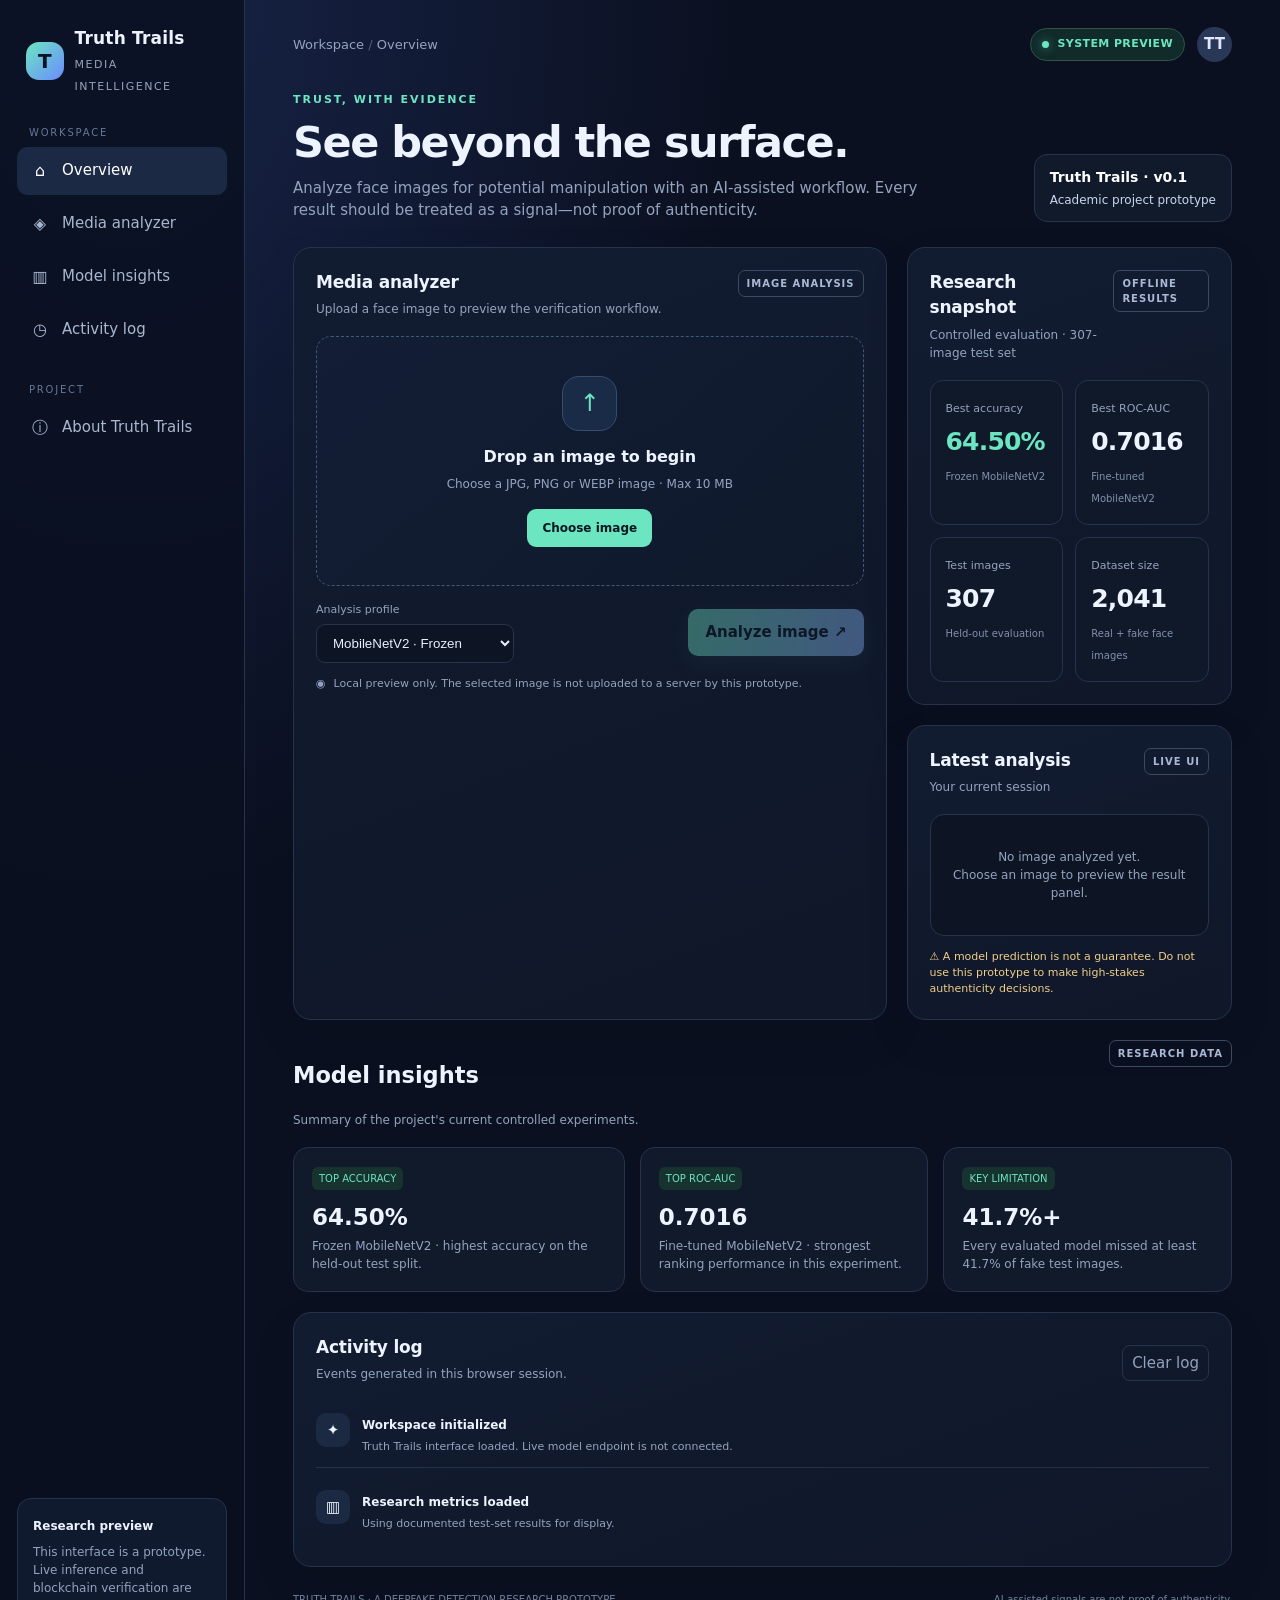
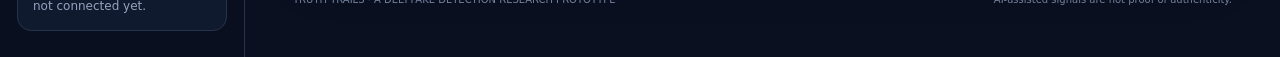
==== index.html @ 6307dd92 "Add files via upload" ====
<!DOCTYPE html>
<html lang="en">
<head>
<meta charset="UTF-8"><meta name="viewport" content="width=device-width, initial-scale=1.0">
<title>Truth Trails — Media Intelligence</title>
<style>
:root{--bg:#0b1020;--panel:#111a2d;--panel2:#151f35;--line:#26334d;--text:#edf3ff;--muted:#94a3bd;--mint:#6ce5c1;--blue:#8daeff;--amber:#f5c779;--red:#ff858d}
*{box-sizing:border-box}body{margin:0;background:radial-gradient(ellipse at 10% 0%,#172448 0,transparent 38%),var(--bg);color:var(--text);font:15px/1.5 Inter,ui-sans-serif,system-ui,-apple-system,BlinkMacSystemFont,"Segoe UI",sans-serif}button,input{font:inherit}button{cursor:pointer}.app{display:grid;grid-template-columns:245px 1fr;min-height:100vh}.sidebar{border-right:1px solid var(--line);padding:26px 17px;background:#0a1020d9;display:flex;flex-direction:column;gap:28px}.brand{display:flex;align-items:center;gap:11px;padding:0 9px}.logo{width:38px;height:38px;border-radius:13px;background:linear-gradient(135deg,var(--mint),#6b8cff);display:grid;place-items:center;color:#081323;font-weight:900;font-size:20px}.brand strong{display:block;font-size:17px;letter-spacing:.2px}.brand small{color:var(--muted);font-size:11px;letter-spacing:1.5px;text-transform:uppercase}.nav-label{color:#667795;text-transform:uppercase;font-size:10px;letter-spacing:1.8px;padding:0 12px;margin-bottom:7px}.nav{display:grid;gap:5px}.nav button{border:0;background:transparent;color:#a9b7cf;text-align:left;padding:12px 13px;border-radius:11px;display:flex;gap:12px;align-items:center}.nav button.active,.nav button:hover{background:#1b2944;color:#fff}.nav .ico{width:20px;text-align:center;font-size:16px}.side-note{margin-top:auto;padding:15px;border:1px solid var(--line);background:#101a2e;border-radius:14px}.side-note b{font-size:12px}.side-note p{color:var(--muted);font-size:12px;margin:7px 0 0}.main{min-width:0;padding:27px clamp(18px,4vw,48px) 50px;max-width:1500px;width:100%;margin:auto}.topbar{display:flex;align-items:center;justify-content:space-between;gap:16px;margin-bottom:30px}.crumb{color:var(--muted);font-size:13px}.top-right{display:flex;align-items:center;gap:12px}.status{display:inline-flex;align-items:center;gap:8px;border:1px solid #315348;background:#102b2a;color:var(--mint);border-radius:99px;padding:7px 11px;font-size:11px;font-weight:700;letter-spacing:.4px}.dot{height:7px;width:7px;border-radius:50%;background:var(--mint);box-shadow:0 0 10px #6ce5c188}.avatar{width:35px;height:35px;border-radius:50%;display:grid;place-items:center;background:#293856;color:#dfe8ff;font-weight:700}.hero{display:flex;justify-content:space-between;align-items:flex-end;gap:24px;margin-bottom:25px}.eyebrow{color:var(--mint);font-size:11px;font-weight:800;letter-spacing:2px;text-transform:uppercase}.hero h1{font-size:clamp(29px,4vw,43px);line-height:1.12;letter-spacing:-1.5px;margin:9px 0 11px}.hero p{color:var(--muted);max-width:670px;margin:0}.hero-badge{flex-shrink:0;border:1px solid var(--line);border-radius:13px;padding:12px 15px;color:#c9d7ef;background:#111a2b;font-size:12px}.hero-badge strong{display:block;color:#fff;font-size:14px;margin-bottom:3px}.grid{display:grid;grid-template-columns:minmax(0,1.55fr) minmax(280px,.85fr);gap:20px}.card{background:linear-gradient(160deg,#121c31,#0f1728);border:1px solid var(--line);border-radius:18px;padding:22px;box-shadow:0 18px 50px #00000012}.card-head{display:flex;justify-content:space-between;align-items:flex-start;gap:12px;margin-bottom:18px}.card h2{font-size:17px;margin:0;letter-spacing:-.2px}.sub{font-size:12px;color:var(--muted);margin-top:5px}.tag{font-size:10px;font-weight:800;letter-spacing:1px;border:1px solid #3c4963;color:#a9b9d5;border-radius:7px;padding:5px 8px;text-transform:uppercase}.dropzone{border:1px dashed #435779;border-radius:15px;min-height:250px;display:flex;align-items:center;justify-content:center;text-align:center;padding:22px;background:linear-gradient(135deg,#14213a88,#10192b88);transition:.2s;position:relative;overflow:hidden}.dropzone.drag{border-color:var(--mint);background:#15312f}.upload-icon{width:55px;height:55px;border:1px solid #354c6d;background:#1a2b47;border-radius:17px;display:grid;place-items:center;font-size:24px;margin:0 auto 14px;color:var(--mint)}.dropzone h3{margin:0 0 6px;font-size:16px}.dropzone p{margin:0;color:var(--muted);font-size:12px}.browse{display:inline-block;margin-top:16px;background:var(--mint);color:#071722;border:0;border-radius:9px;padding:10px 15px;font-weight:800;font-size:12px}.file-meta{display:none;align-items:center;gap:12px;text-align:left;max-width:100%;width:100%}.preview{width:115px;height:115px;object-fit:cover;border-radius:12px;border:1px solid var(--line);background:#0b1020}.file-info{min-width:0}.file-info b{display:block;overflow-wrap:anywhere}.file-info small{color:var(--muted)}.remove{background:transparent;color:var(--muted);border:1px solid var(--line);padding:6px 9px;border-radius:8px;margin-top:10px}.controls{display:flex;gap:12px;align-items:center;justify-content:space-between;margin-top:16px;flex-wrap:wrap}.select-wrap{display:flex;flex-direction:column;gap:5px;color:var(--muted);font-size:11px}.select-wrap select{background:#0d1525;color:#e7efff;border:1px solid var(--line);border-radius:9px;padding:10px 12px;min-width:185px}.primary{border:0;background:linear-gradient(100deg,#6ce5c1,#8cb7ff);color:#081522;border-radius:10px;padding:12px 17px;font-weight:850;box-shadow:0 7px 24px #6ce5c122}.primary:disabled{opacity:.4;cursor:not-allowed}.privacy{color:var(--muted);font-size:11px;margin-top:13px;display:flex;gap:8px;align-items:center}.rightcol{display:grid;gap:20px;align-content:start}.metric-row{display:grid;grid-template-columns:1fr 1fr;gap:12px}.metric{padding:15px;border:1px solid var(--line);border-radius:13px;background:#10192a}.metric label{font-size:11px;color:var(--muted)}.metric strong{display:block;font-size:25px;letter-spacing:-.8px;margin:5px 0 3px}.metric small{font-size:10px;color:#8090ac}.metric .accent{color:var(--mint)}.result-box{border:1px solid var(--line);border-radius:14px;padding:16px;background:#0d1525}.result-empty{color:var(--muted);font-size:12px;text-align:center;padding:17px 6px}.result-status{display:flex;align-items:center;gap:12px}.result-symbol{width:39px;height:39px;border-radius:12px;background:#2c2b20;color:var(--amber);display:grid;place-items:center;font-size:19px}.result-status strong{display:block;font-size:14px}.result-status small{color:var(--muted);font-size:11px}.barlabel{display:flex;justify-content:space-between;color:var(--muted);font-size:11px;margin:16px 0 7px}.bar{height:7px;border-radius:99px;background:#27344b;overflow:hidden}.bar span{height:100%;width:0;display:block;border-radius:99px;background:var(--mint);transition:width .5s}.warning{color:#f0ce8a;font-size:11px;margin-top:13px;line-height:1.45}.activity{margin-top:20px}.activity-grid{display:grid;grid-template-columns:1.15fr 1fr 1fr;gap:15px}.activity-card{padding:18px;border:1px solid var(--line);border-radius:15px;background:#111a2b}.activity-card .big{font-size:23px;font-weight:800;margin:10px 0 2px}.activity-card p{font-size:12px;color:var(--muted);margin:0}.mini-chip{display:inline-block;font-size:10px;color:var(--mint);background:#17332f;border-radius:6px;padding:4px 7px}.feed{display:grid;gap:10px;margin-top:14px}.feed-item{display:flex;gap:12px;align-items:flex-start;padding:12px 0;border-bottom:1px solid #25314a}.feed-item:last-child{border-bottom:0}.feed-icon{width:34px;height:34px;flex-shrink:0;display:grid;place-items:center;background:#1b2942;border-radius:10px}.feed-item strong{font-size:12px}.feed-item p{margin:3px 0 0;font-size:11px;color:var(--muted)}.footer{margin-top:25px;color:#71819d;font-size:10px;display:flex;justify-content:space-between;gap:12px;flex-wrap:wrap}.toast{position:fixed;bottom:22px;right:22px;background:#172842;border:1px solid #45617e;padding:12px 16px;border-radius:12px;box-shadow:0 12px 30px #0007;display:none;max-width:330px;font-size:13px;z-index:10}.hidden{display:none!important}
@media(max-width:980px){.app{grid-template-columns:78px 1fr}.sidebar{padding:22px 10px}.brand{justify-content:center;padding:0}.brand-text,.nav-label,.nav button .nav-text,.side-note{display:none}.nav button{justify-content:center;padding:13px 5px}.nav .ico{font-size:19px}.grid{grid-template-columns:1fr}.rightcol{grid-template-columns:1fr 1fr}.rightcol .card:last-child{grid-column:1/-1}}
@media(max-width:650px){.app{grid-template-columns:1fr}.sidebar{display:none}.main{padding:20px 14px 35px}.hero{display:block}.hero-badge{display:inline-block;margin-top:18px}.topbar{margin-bottom:23px}.rightcol{grid-template-columns:1fr}.rightcol .card:last-child{grid-column:auto}.activity-grid{grid-template-columns:1fr}.card{padding:17px}.dropzone{min-height:220px}.controls{align-items:stretch}.select-wrap,.select-wrap select,.primary{width:100%}.primary{padding:13px}}
</style></head>
<body><div class="app">
<aside class="sidebar"><div class="brand"><div class="logo">T</div><div class="brand-text"><strong>Truth Trails</strong><small>Media intelligence</small></div></div><div><div class="nav-label">Workspace</div><nav class="nav"><button class="active" data-scroll="home"><span class="ico">⌂</span><span class="nav-text">Overview</span></button><button data-scroll="analyzer"><span class="ico">◈</span><span class="nav-text">Media analyzer</span></button><button data-scroll="insights"><span class="ico">▥</span><span class="nav-text">Model insights</span></button><button data-scroll="activity"><span class="ico">◷</span><span class="nav-text">Activity log</span></button></nav></div><div><div class="nav-label">Project</div><nav class="nav"><button id="aboutBtn"><span class="ico">ⓘ</span><span class="nav-text">About Truth Trails</span></button></nav></div><div class="side-note"><b>Research preview</b><p>This interface is a prototype. Live inference and blockchain verification are not connected yet.</p></div></aside>
<main class="main" id="home"><div class="topbar"><div class="crumb">Workspace <span style="color:#4d5f7b">/</span> Overview</div><div class="top-right"><span class="status"><span class="dot"></span> SYSTEM PREVIEW</span><div class="avatar">TT</div></div></div>
<header class="hero"><div><div class="eyebrow">Trust, with evidence</div><h1>See beyond the surface.</h1><p>Analyze face images for potential manipulation with an AI-assisted workflow. Every result should be treated as a signal—not proof of authenticity.</p></div><div class="hero-badge"><strong>Truth Trails · v0.1</strong>Academic project prototype</div></header>
<div class="grid"><section class="card" id="analyzer"><div class="card-head"><div><h2>Media analyzer</h2><div class="sub">Upload a face image to preview the verification workflow.</div></div><span class="tag">Image analysis</span></div>
<div class="dropzone" id="dropzone"><div id="uploadPrompt"><div class="upload-icon">↑</div><h3>Drop an image to begin</h3><p>Choose a JPG, PNG or WEBP image · Max 10 MB</p><button class="browse" id="browseBtn">Choose image</button><input type="file" id="fileInput" accept="image/png,image/jpeg,image/webp" hidden></div><div class="file-meta" id="fileMeta"><img class="preview" id="preview" alt="Selected image preview"><div class="file-info"><b id="fileName">image.png</b><small id="fileSize">0 KB</small><br><button class="remove" id="removeBtn">Remove image</button></div></div></div>
<div class="controls"><div class="select-wrap"><label for="modelSelect">Analysis profile</label><select id="modelSelect"><option value="frozen">MobileNetV2 · Frozen</option><option value="finetuned">MobileNetV2 · Fine-tuned</option><option value="svm">Support Vector Machine</option><option value="lr">Logistic Regression</option><option value="knn">K-Nearest Neighbors</option><option value="rf">Random Forest</option></select></div><button class="primary" id="analyzeBtn" disabled>Analyze image ↗</button></div><div class="privacy"><span>◉</span> Local preview only. The selected image is not uploaded to a server by this prototype.</div></section>
<div class="rightcol"><section class="card"><div class="card-head"><div><h2>Research snapshot</h2><div class="sub">Controlled evaluation · 307-image test set</div></div><span class="tag">Offline results</span></div><div class="metric-row"><div class="metric"><label>Best accuracy</label><strong class="accent">64.50%</strong><small>Frozen MobileNetV2</small></div><div class="metric"><label>Best ROC-AUC</label><strong>0.7016</strong><small>Fine-tuned MobileNetV2</small></div><div class="metric"><label>Test images</label><strong>307</strong><small>Held-out evaluation</small></div><div class="metric"><label>Dataset size</label><strong>2,041</strong><small>Real + fake face images</small></div></div></section>
<section class="card"><div class="card-head"><div><h2>Latest analysis</h2><div class="sub">Your current session</div></div><span class="tag">Live UI</span></div><div class="result-box" id="resultBox"><div class="result-empty">No image analyzed yet.<br>Choose an image to preview the result panel.</div></div><div class="warning">⚠ A model prediction is not a guarantee. Do not use this prototype to make high-stakes authenticity decisions.</div></section></div></div>
<section class="activity" id="insights"><div class="card-head"><div><h2>Model insights</h2><div class="sub">Summary of the project's current controlled experiments.</div></div><span class="tag">Research data</span></div><div class="activity-grid"><div class="activity-card"><span class="mini-chip">TOP ACCURACY</span><div class="big">64.50%</div><p>Frozen MobileNetV2 · highest accuracy on the held-out test split.</p></div><div class="activity-card"><span class="mini-chip">TOP ROC-AUC</span><div class="big">0.7016</div><p>Fine-tuned MobileNetV2 · strongest ranking performance in this experiment.</p></div><div class="activity-card"><span class="mini-chip">KEY LIMITATION</span><div class="big">41.7%+</div><p>Every evaluated model missed at least 41.7% of fake test images.</p></div></div></section>
<section class="activity" id="activity"><div class="card"><div class="card-head"><div><h2>Activity log</h2><div class="sub">Events generated in this browser session.</div></div><button class="remove" id="clearLog">Clear log</button></div><div class="feed" id="feed"><div class="feed-item"><div class="feed-icon">✦</div><div><strong>Workspace initialized</strong><p>Truth Trails interface loaded. Live model endpoint is not connected.</p></div></div><div class="feed-item"><div class="feed-icon">▥</div><div><strong>Research metrics loaded</strong><p>Using documented test-set results for display.</p></div></div></div></div></section>
<div class="footer"><span>TRUTH TRAILS · A DEEPFAKE DETECTION RESEARCH PROTOTYPE</span><span>AI-assisted signals are not proof of authenticity.</span></div>
</main></div><div class="toast" id="toast"></div>
<script>
const fileInput=document.getElementById('fileInput'),dropzone=document.getElementById('dropzone'),promptBox=document.getElementById('uploadPrompt'),fileMeta=document.getElementById('fileMeta'),preview=document.getElementById('preview'),fileName=document.getElementById('fileName'),fileSize=document.getElementById('fileSize'),analyzeBtn=document.getElementById('analyzeBtn'),resultBox=document.getElementById('resultBox'),feed=document.getElementById('feed');let selectedFile=null,toastTimer;
function toast(msg){const t=document.getElementById('toast');t.textContent=msg;t.style.display='block';clearTimeout(toastTimer);toastTimer=setTimeout(()=>t.style.display='none',3200)}
function log(title,desc,icon='◈'){const el=document.createElement('div');el.className='feed-item';el.innerHTML=`<div class="feed-icon">${icon}</div><div><strong></strong><p></p></div>`;el.querySelector('strong').textContent=title;el.querySelector('p').textContent=desc;feed.prepend(el)}
function loadFile(file){if(!file)return;if(!['image/jpeg','image/png','image/webp'].includes(file.type)){toast('Please choose a JPG, PNG or WEBP image.');return}if(file.size>10*1024*1024){toast('Image is larger than 10 MB. Choose a smaller file.');return}selectedFile=file;preview.src=URL.createObjectURL(file);fileName.textContent=file.name;fileSize.textContent=(file.size/1024).toFixed(1)+' KB';promptBox.classList.add('hidden');fileMeta.style.display='flex';analyzeBtn.disabled=false;resultBox.innerHTML='<div class="result-empty">Image ready. Select “Analyze image” to preview the interface flow.</div>';log('Image selected',file.name+' · '+(file.size/1024).toFixed(1)+' KB','↑')}
document.getElementById('browseBtn').addEventListener('click',e=>{e.stopPropagation();fileInput.click()});dropzone.addEventListener('click',e=>{if(!e.target.closest('button')&&!selectedFile)fileInput.click()});fileInput.addEventListener('change',e=>loadFile(e.target.files[0]));['dragenter','dragover'].forEach(ev=>dropzone.addEventListener(ev,e=>{e.preventDefault();dropzone.classList.add('drag')}));['dragleave','drop'].forEach(ev=>dropzone.addEventListener(ev,e=>{e.preventDefault();dropzone.classList.remove('drag')}));dropzone.addEventListener('drop',e=>loadFile(e.dataTransfer.files[0]));document.getElementById('removeBtn').addEventListener('click',()=>{selectedFile=null;fileInput.value='';preview.removeAttribute('src');fileMeta.style.display='none';promptBox.classList.remove('hidden');analyzeBtn.disabled=true;resultBox.innerHTML='<div class="result-empty">No image analyzed yet.<br>Choose an image to preview the result panel.</div>'});
analyzeBtn.addEventListener('click',()=>{if(!selectedFile)return;const model=document.getElementById('modelSelect').selectedOptions[0].text;resultBox.innerHTML='<div class="result-empty">Preparing preview…</div>';analyzeBtn.disabled=true;setTimeout(()=>{resultBox.innerHTML=`<div class="result-status"><div class="result-symbol">⚑</div><div><strong>Demo result — not a model prediction</strong><small>${escapeHtml(model)} · UI interaction test</small></div></div><div class="barlabel"><span>Illustrative fake score</span><b>—</b></div><div class="bar"><span style="width:0%"></span></div><p style="font-size:12px;color:var(--muted);margin:14px 0 0">The interface is working, but no trained model is connected to this page. Connect the Flask inference API before displaying a real prediction or confidence score.</p>`;analyzeBtn.disabled=false;log('Analysis preview opened',selectedFile.name+' · '+model,'⚑');toast('UI preview complete — no AI inference was run.')},450)});
function escapeHtml(s){return s.replace(/[&<>"']/g,c=>({'&':'&amp;','<':'&lt;','>':'&gt;','"':'&quot;',"'":'&#39;'}[c]))}
document.querySelectorAll('[data-scroll]').forEach(b=>b.addEventListener('click',()=>{document.querySelectorAll('.nav button').forEach(x=>x.classList.remove('active'));b.classList.add('active');document.getElementById(b.dataset.scroll).scrollIntoView({behavior:'smooth',block:'start'})}));document.getElementById('clearLog').addEventListener('click',()=>{feed.innerHTML='';toast('Session activity log cleared.')});document.getElementById('aboutBtn').addEventListener('click',()=>toast('Truth Trails combines a research-stage image classifier with a proposed content-verification platform. Blockchain and news-verification features are not connected in this prototype.'));
</script></body></html>
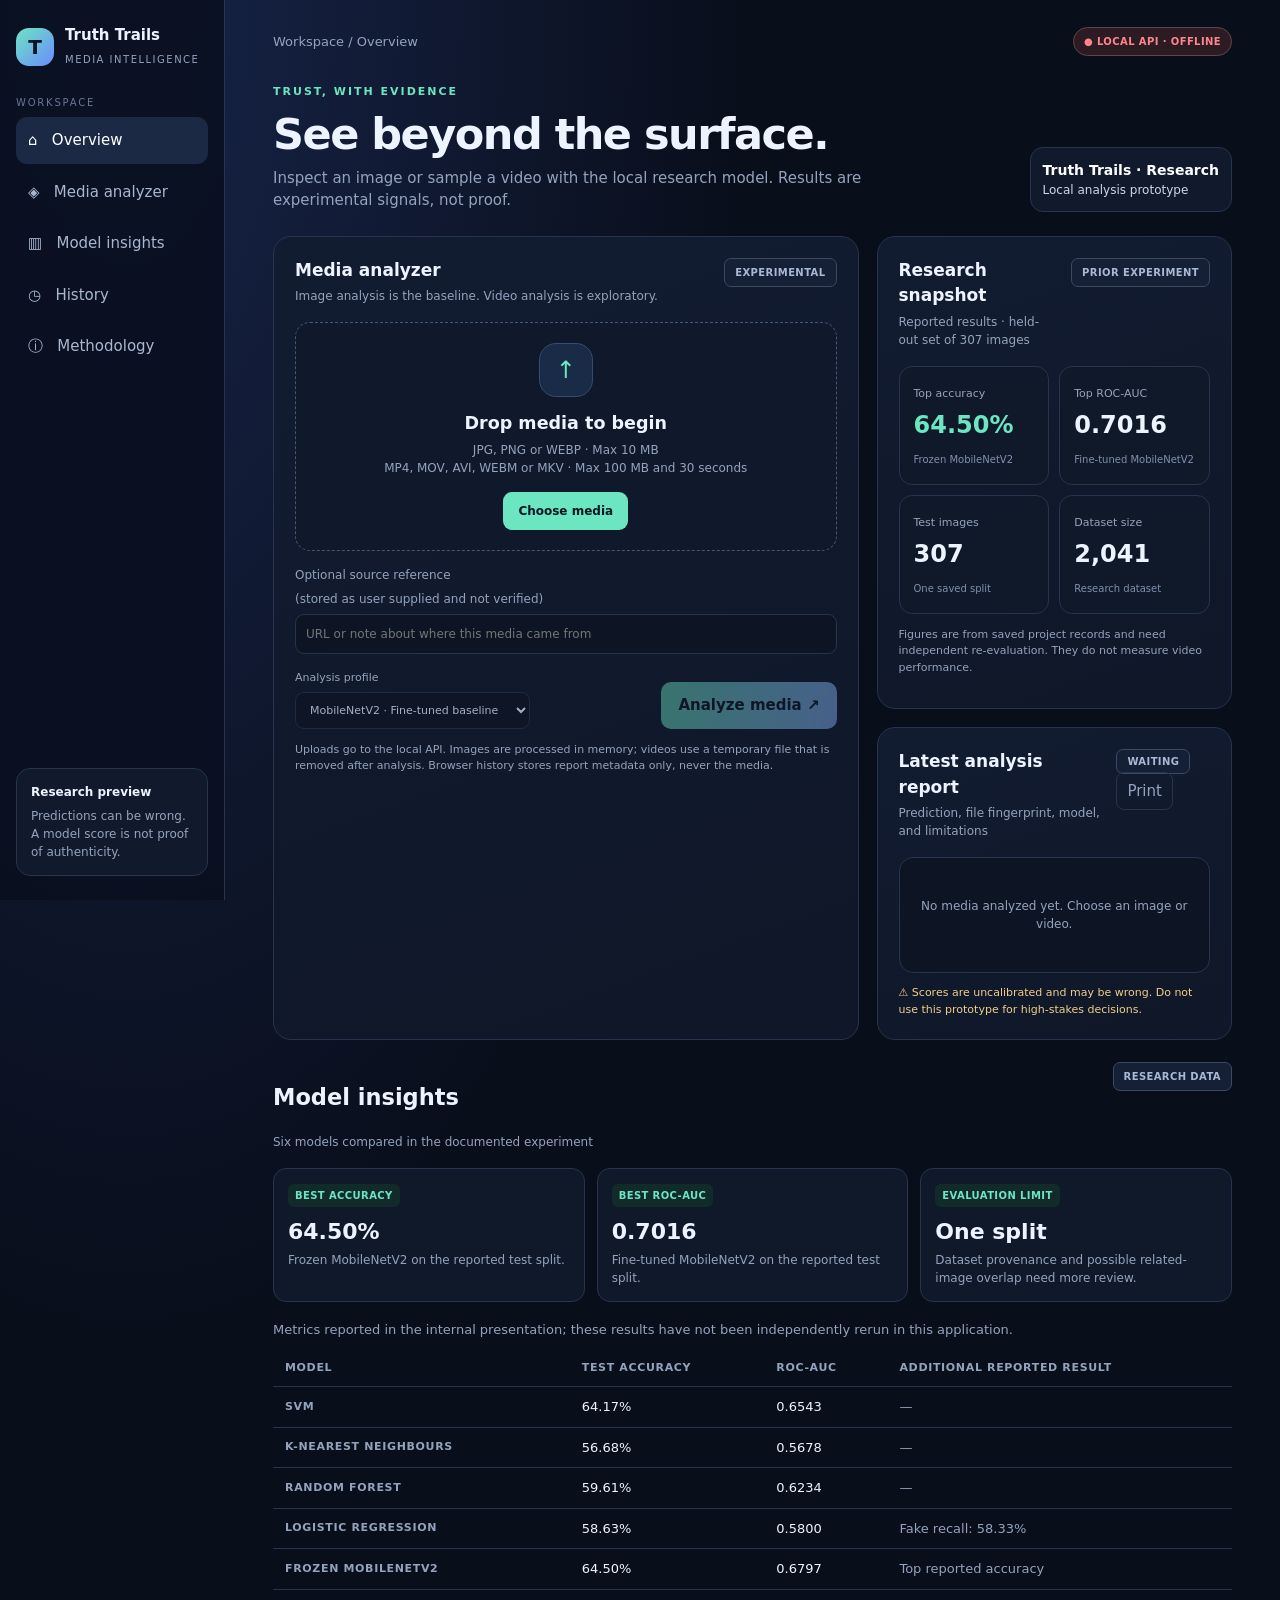
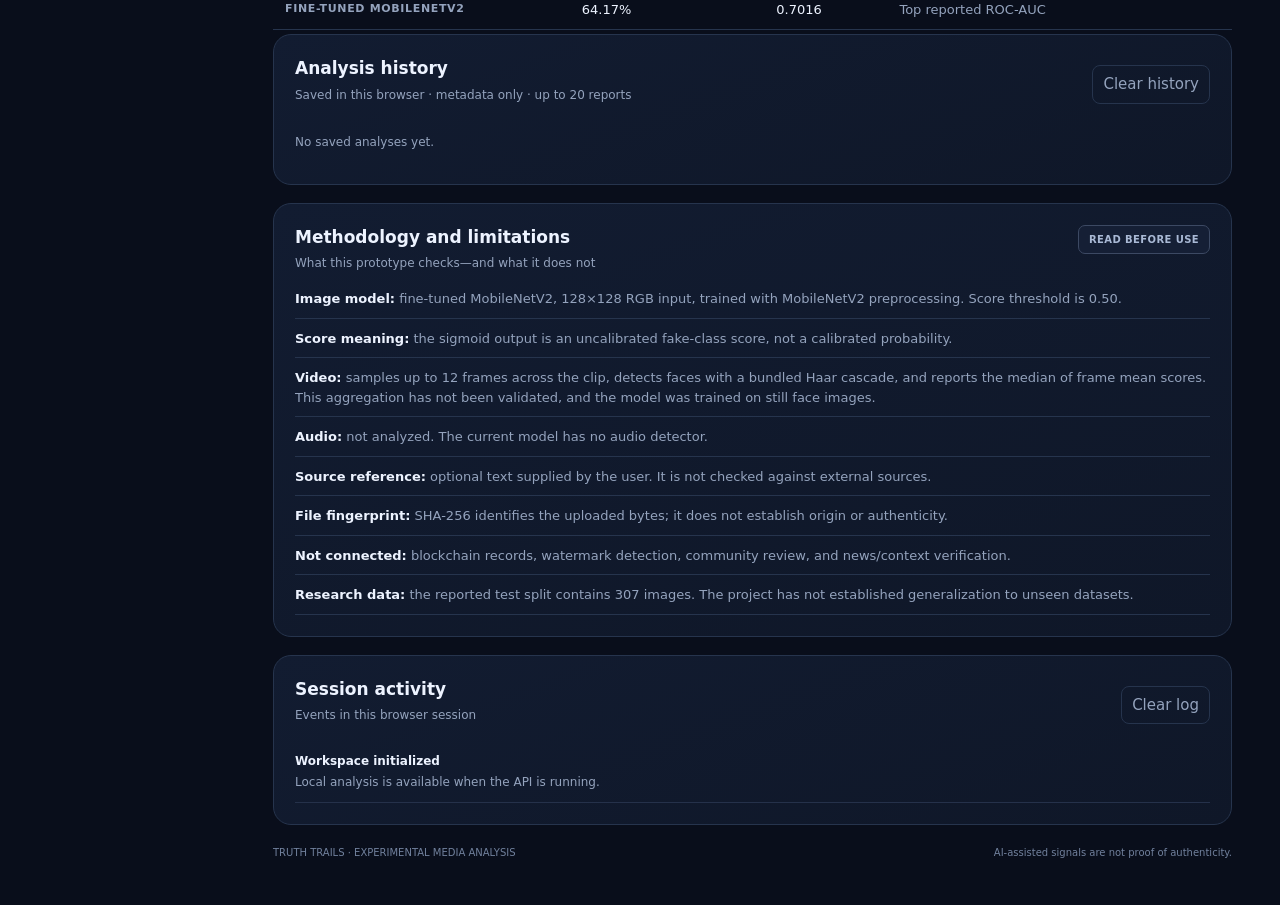
==== commit f1547055: "Implement Truth Trails frontend analyzer" ====
--- a/index.html
+++ b/index.html
@@ -1,34 +1,204 @@
-<!DOCTYPE html>
+<!doctype html>
 <html lang="en">
 <head>
-<meta charset="UTF-8"><meta name="viewport" content="width=device-width, initial-scale=1.0">
-<title>Truth Trails — Media Intelligence</title>
-<style>
-:root{--bg:#0b1020;--panel:#111a2d;--panel2:#151f35;--line:#26334d;--text:#edf3ff;--muted:#94a3bd;--mint:#6ce5c1;--blue:#8daeff;--amber:#f5c779;--red:#ff858d}
-*{box-sizing:border-box}body{margin:0;background:radial-gradient(ellipse at 10% 0%,#172448 0,transparent 38%),var(--bg);color:var(--text);font:15px/1.5 Inter,ui-sans-serif,system-ui,-apple-system,BlinkMacSystemFont,"Segoe UI",sans-serif}button,input{font:inherit}button{cursor:pointer}.app{display:grid;grid-template-columns:245px 1fr;min-height:100vh}.sidebar{border-right:1px solid var(--line);padding:26px 17px;background:#0a1020d9;display:flex;flex-direction:column;gap:28px}.brand{display:flex;align-items:center;gap:11px;padding:0 9px}.logo{width:38px;height:38px;border-radius:13px;background:linear-gradient(135deg,var(--mint),#6b8cff);display:grid;place-items:center;color:#081323;font-weight:900;font-size:20px}.brand strong{display:block;font-size:17px;letter-spacing:.2px}.brand small{color:var(--muted);font-size:11px;letter-spacing:1.5px;text-transform:uppercase}.nav-label{color:#667795;text-transform:uppercase;font-size:10px;letter-spacing:1.8px;padding:0 12px;margin-bottom:7px}.nav{display:grid;gap:5px}.nav button{border:0;background:transparent;color:#a9b7cf;text-align:left;padding:12px 13px;border-radius:11px;display:flex;gap:12px;align-items:center}.nav button.active,.nav button:hover{background:#1b2944;color:#fff}.nav .ico{width:20px;text-align:center;font-size:16px}.side-note{margin-top:auto;padding:15px;border:1px solid var(--line);background:#101a2e;border-radius:14px}.side-note b{font-size:12px}.side-note p{color:var(--muted);font-size:12px;margin:7px 0 0}.main{min-width:0;padding:27px clamp(18px,4vw,48px) 50px;max-width:1500px;width:100%;margin:auto}.topbar{display:flex;align-items:center;justify-content:space-between;gap:16px;margin-bottom:30px}.crumb{color:var(--muted);font-size:13px}.top-right{display:flex;align-items:center;gap:12px}.status{display:inline-flex;align-items:center;gap:8px;border:1px solid #315348;background:#102b2a;color:var(--mint);border-radius:99px;padding:7px 11px;font-size:11px;font-weight:700;letter-spacing:.4px}.dot{height:7px;width:7px;border-radius:50%;background:var(--mint);box-shadow:0 0 10px #6ce5c188}.avatar{width:35px;height:35px;border-radius:50%;display:grid;place-items:center;background:#293856;color:#dfe8ff;font-weight:700}.hero{display:flex;justify-content:space-between;align-items:flex-end;gap:24px;margin-bottom:25px}.eyebrow{color:var(--mint);font-size:11px;font-weight:800;letter-spacing:2px;text-transform:uppercase}.hero h1{font-size:clamp(29px,4vw,43px);line-height:1.12;letter-spacing:-1.5px;margin:9px 0 11px}.hero p{color:var(--muted);max-width:670px;margin:0}.hero-badge{flex-shrink:0;border:1px solid var(--line);border-radius:13px;padding:12px 15px;color:#c9d7ef;background:#111a2b;font-size:12px}.hero-badge strong{display:block;color:#fff;font-size:14px;margin-bottom:3px}.grid{display:grid;grid-template-columns:minmax(0,1.55fr) minmax(280px,.85fr);gap:20px}.card{background:linear-gradient(160deg,#121c31,#0f1728);border:1px solid var(--line);border-radius:18px;padding:22px;box-shadow:0 18px 50px #00000012}.card-head{display:flex;justify-content:space-between;align-items:flex-start;gap:12px;margin-bottom:18px}.card h2{font-size:17px;margin:0;letter-spacing:-.2px}.sub{font-size:12px;color:var(--muted);margin-top:5px}.tag{font-size:10px;font-weight:800;letter-spacing:1px;border:1px solid #3c4963;color:#a9b9d5;border-radius:7px;padding:5px 8px;text-transform:uppercase}.dropzone{border:1px dashed #435779;border-radius:15px;min-height:250px;display:flex;align-items:center;justify-content:center;text-align:center;padding:22px;background:linear-gradient(135deg,#14213a88,#10192b88);transition:.2s;position:relative;overflow:hidden}.dropzone.drag{border-color:var(--mint);background:#15312f}.upload-icon{width:55px;height:55px;border:1px solid #354c6d;background:#1a2b47;border-radius:17px;display:grid;place-items:center;font-size:24px;margin:0 auto 14px;color:var(--mint)}.dropzone h3{margin:0 0 6px;font-size:16px}.dropzone p{margin:0;color:var(--muted);font-size:12px}.browse{display:inline-block;margin-top:16px;background:var(--mint);color:#071722;border:0;border-radius:9px;padding:10px 15px;font-weight:800;font-size:12px}.file-meta{display:none;align-items:center;gap:12px;text-align:left;max-width:100%;width:100%}.preview{width:115px;height:115px;object-fit:cover;border-radius:12px;border:1px solid var(--line);background:#0b1020}.file-info{min-width:0}.file-info b{display:block;overflow-wrap:anywhere}.file-info small{color:var(--muted)}.remove{background:transparent;color:var(--muted);border:1px solid var(--line);padding:6px 9px;border-radius:8px;margin-top:10px}.controls{display:flex;gap:12px;align-items:center;justify-content:space-between;margin-top:16px;flex-wrap:wrap}.select-wrap{display:flex;flex-direction:column;gap:5px;color:var(--muted);font-size:11px}.select-wrap select{background:#0d1525;color:#e7efff;border:1px solid var(--line);border-radius:9px;padding:10px 12px;min-width:185px}.primary{border:0;background:linear-gradient(100deg,#6ce5c1,#8cb7ff);color:#081522;border-radius:10px;padding:12px 17px;font-weight:850;box-shadow:0 7px 24px #6ce5c122}.primary:disabled{opacity:.4;cursor:not-allowed}.privacy{color:var(--muted);font-size:11px;margin-top:13px;display:flex;gap:8px;align-items:center}.rightcol{display:grid;gap:20px;align-content:start}.metric-row{display:grid;grid-template-columns:1fr 1fr;gap:12px}.metric{padding:15px;border:1px solid var(--line);border-radius:13px;background:#10192a}.metric label{font-size:11px;color:var(--muted)}.metric strong{display:block;font-size:25px;letter-spacing:-.8px;margin:5px 0 3px}.metric small{font-size:10px;color:#8090ac}.metric .accent{color:var(--mint)}.result-box{border:1px solid var(--line);border-radius:14px;padding:16px;background:#0d1525}.result-empty{color:var(--muted);font-size:12px;text-align:center;padding:17px 6px}.result-status{display:flex;align-items:center;gap:12px}.result-symbol{width:39px;height:39px;border-radius:12px;background:#2c2b20;color:var(--amber);display:grid;place-items:center;font-size:19px}.result-status strong{display:block;font-size:14px}.result-status small{color:var(--muted);font-size:11px}.barlabel{display:flex;justify-content:space-between;color:var(--muted);font-size:11px;margin:16px 0 7px}.bar{height:7px;border-radius:99px;background:#27344b;overflow:hidden}.bar span{height:100%;width:0;display:block;border-radius:99px;background:var(--mint);transition:width .5s}.warning{color:#f0ce8a;font-size:11px;margin-top:13px;line-height:1.45}.activity{margin-top:20px}.activity-grid{display:grid;grid-template-columns:1.15fr 1fr 1fr;gap:15px}.activity-card{padding:18px;border:1px solid var(--line);border-radius:15px;background:#111a2b}.activity-card .big{font-size:23px;font-weight:800;margin:10px 0 2px}.activity-card p{font-size:12px;color:var(--muted);margin:0}.mini-chip{display:inline-block;font-size:10px;color:var(--mint);background:#17332f;border-radius:6px;padding:4px 7px}.feed{display:grid;gap:10px;margin-top:14px}.feed-item{display:flex;gap:12px;align-items:flex-start;padding:12px 0;border-bottom:1px solid #25314a}.feed-item:last-child{border-bottom:0}.feed-icon{width:34px;height:34px;flex-shrink:0;display:grid;place-items:center;background:#1b2942;border-radius:10px}.feed-item strong{font-size:12px}.feed-item p{margin:3px 0 0;font-size:11px;color:var(--muted)}.footer{margin-top:25px;color:#71819d;font-size:10px;display:flex;justify-content:space-between;gap:12px;flex-wrap:wrap}.toast{position:fixed;bottom:22px;right:22px;background:#172842;border:1px solid #45617e;padding:12px 16px;border-radius:12px;box-shadow:0 12px 30px #0007;display:none;max-width:330px;font-size:13px;z-index:10}.hidden{display:none!important}
-@media(max-width:980px){.app{grid-template-columns:78px 1fr}.sidebar{padding:22px 10px}.brand{justify-content:center;padding:0}.brand-text,.nav-label,.nav button .nav-text,.side-note{display:none}.nav button{justify-content:center;padding:13px 5px}.nav .ico{font-size:19px}.grid{grid-template-columns:1fr}.rightcol{grid-template-columns:1fr 1fr}.rightcol .card:last-child{grid-column:1/-1}}
-@media(max-width:650px){.app{grid-template-columns:1fr}.sidebar{display:none}.main{padding:20px 14px 35px}.hero{display:block}.hero-badge{display:inline-block;margin-top:18px}.topbar{margin-bottom:23px}.rightcol{grid-template-columns:1fr}.rightcol .card:last-child{grid-column:auto}.activity-grid{grid-template-columns:1fr}.card{padding:17px}.dropzone{min-height:220px}.controls{align-items:stretch}.select-wrap,.select-wrap select,.primary{width:100%}.primary{padding:13px}}
-</style></head>
-<body><div class="app">
-<aside class="sidebar"><div class="brand"><div class="logo">T</div><div class="brand-text"><strong>Truth Trails</strong><small>Media intelligence</small></div></div><div><div class="nav-label">Workspace</div><nav class="nav"><button class="active" data-scroll="home"><span class="ico">⌂</span><span class="nav-text">Overview</span></button><button data-scroll="analyzer"><span class="ico">◈</span><span class="nav-text">Media analyzer</span></button><button data-scroll="insights"><span class="ico">▥</span><span class="nav-text">Model insights</span></button><button data-scroll="activity"><span class="ico">◷</span><span class="nav-text">Activity log</span></button></nav></div><div><div class="nav-label">Project</div><nav class="nav"><button id="aboutBtn"><span class="ico">ⓘ</span><span class="nav-text">About Truth Trails</span></button></nav></div><div class="side-note"><b>Research preview</b><p>This interface is a prototype. Live inference and blockchain verification are not connected yet.</p></div></aside>
-<main class="main" id="home"><div class="topbar"><div class="crumb">Workspace <span style="color:#4d5f7b">/</span> Overview</div><div class="top-right"><span class="status"><span class="dot"></span> SYSTEM PREVIEW</span><div class="avatar">TT</div></div></div>
-<header class="hero"><div><div class="eyebrow">Trust, with evidence</div><h1>See beyond the surface.</h1><p>Analyze face images for potential manipulation with an AI-assisted workflow. Every result should be treated as a signal—not proof of authenticity.</p></div><div class="hero-badge"><strong>Truth Trails · v0.1</strong>Academic project prototype</div></header>
-<div class="grid"><section class="card" id="analyzer"><div class="card-head"><div><h2>Media analyzer</h2><div class="sub">Upload a face image to preview the verification workflow.</div></div><span class="tag">Image analysis</span></div>
-<div class="dropzone" id="dropzone"><div id="uploadPrompt"><div class="upload-icon">↑</div><h3>Drop an image to begin</h3><p>Choose a JPG, PNG or WEBP image · Max 10 MB</p><button class="browse" id="browseBtn">Choose image</button><input type="file" id="fileInput" accept="image/png,image/jpeg,image/webp" hidden></div><div class="file-meta" id="fileMeta"><img class="preview" id="preview" alt="Selected image preview"><div class="file-info"><b id="fileName">image.png</b><small id="fileSize">0 KB</small><br><button class="remove" id="removeBtn">Remove image</button></div></div></div>
-<div class="controls"><div class="select-wrap"><label for="modelSelect">Analysis profile</label><select id="modelSelect"><option value="frozen">MobileNetV2 · Frozen</option><option value="finetuned">MobileNetV2 · Fine-tuned</option><option value="svm">Support Vector Machine</option><option value="lr">Logistic Regression</option><option value="knn">K-Nearest Neighbors</option><option value="rf">Random Forest</option></select></div><button class="primary" id="analyzeBtn" disabled>Analyze image ↗</button></div><div class="privacy"><span>◉</span> Local preview only. The selected image is not uploaded to a server by this prototype.</div></section>
-<div class="rightcol"><section class="card"><div class="card-head"><div><h2>Research snapshot</h2><div class="sub">Controlled evaluation · 307-image test set</div></div><span class="tag">Offline results</span></div><div class="metric-row"><div class="metric"><label>Best accuracy</label><strong class="accent">64.50%</strong><small>Frozen MobileNetV2</small></div><div class="metric"><label>Best ROC-AUC</label><strong>0.7016</strong><small>Fine-tuned MobileNetV2</small></div><div class="metric"><label>Test images</label><strong>307</strong><small>Held-out evaluation</small></div><div class="metric"><label>Dataset size</label><strong>2,041</strong><small>Real + fake face images</small></div></div></section>
-<section class="card"><div class="card-head"><div><h2>Latest analysis</h2><div class="sub">Your current session</div></div><span class="tag">Live UI</span></div><div class="result-box" id="resultBox"><div class="result-empty">No image analyzed yet.<br>Choose an image to preview the result panel.</div></div><div class="warning">⚠ A model prediction is not a guarantee. Do not use this prototype to make high-stakes authenticity decisions.</div></section></div></div>
-<section class="activity" id="insights"><div class="card-head"><div><h2>Model insights</h2><div class="sub">Summary of the project's current controlled experiments.</div></div><span class="tag">Research data</span></div><div class="activity-grid"><div class="activity-card"><span class="mini-chip">TOP ACCURACY</span><div class="big">64.50%</div><p>Frozen MobileNetV2 · highest accuracy on the held-out test split.</p></div><div class="activity-card"><span class="mini-chip">TOP ROC-AUC</span><div class="big">0.7016</div><p>Fine-tuned MobileNetV2 · strongest ranking performance in this experiment.</p></div><div class="activity-card"><span class="mini-chip">KEY LIMITATION</span><div class="big">41.7%+</div><p>Every evaluated model missed at least 41.7% of fake test images.</p></div></div></section>
-<section class="activity" id="activity"><div class="card"><div class="card-head"><div><h2>Activity log</h2><div class="sub">Events generated in this browser session.</div></div><button class="remove" id="clearLog">Clear log</button></div><div class="feed" id="feed"><div class="feed-item"><div class="feed-icon">✦</div><div><strong>Workspace initialized</strong><p>Truth Trails interface loaded. Live model endpoint is not connected.</p></div></div><div class="feed-item"><div class="feed-icon">▥</div><div><strong>Research metrics loaded</strong><p>Using documented test-set results for display.</p></div></div></div></div></section>
-<div class="footer"><span>TRUTH TRAILS · A DEEPFAKE DETECTION RESEARCH PROTOTYPE</span><span>AI-assisted signals are not proof of authenticity.</span></div>
-</main></div><div class="toast" id="toast"></div>
-<script>
-const fileInput=document.getElementById('fileInput'),dropzone=document.getElementById('dropzone'),promptBox=document.getElementById('uploadPrompt'),fileMeta=document.getElementById('fileMeta'),preview=document.getElementById('preview'),fileName=document.getElementById('fileName'),fileSize=document.getElementById('fileSize'),analyzeBtn=document.getElementById('analyzeBtn'),resultBox=document.getElementById('resultBox'),feed=document.getElementById('feed');let selectedFile=null,toastTimer;
-function toast(msg){const t=document.getElementById('toast');t.textContent=msg;t.style.display='block';clearTimeout(toastTimer);toastTimer=setTimeout(()=>t.style.display='none',3200)}
-function log(title,desc,icon='◈'){const el=document.createElement('div');el.className='feed-item';el.innerHTML=`<div class="feed-icon">${icon}</div><div><strong></strong><p></p></div>`;el.querySelector('strong').textContent=title;el.querySelector('p').textContent=desc;feed.prepend(el)}
-function loadFile(file){if(!file)return;if(!['image/jpeg','image/png','image/webp'].includes(file.type)){toast('Please choose a JPG, PNG or WEBP image.');return}if(file.size>10*1024*1024){toast('Image is larger than 10 MB. Choose a smaller file.');return}selectedFile=file;preview.src=URL.createObjectURL(file);fileName.textContent=file.name;fileSize.textContent=(file.size/1024).toFixed(1)+' KB';promptBox.classList.add('hidden');fileMeta.style.display='flex';analyzeBtn.disabled=false;resultBox.innerHTML='<div class="result-empty">Image ready. Select “Analyze image” to preview the interface flow.</div>';log('Image selected',file.name+' · '+(file.size/1024).toFixed(1)+' KB','↑')}
-document.getElementById('browseBtn').addEventListener('click',e=>{e.stopPropagation();fileInput.click()});dropzone.addEventListener('click',e=>{if(!e.target.closest('button')&&!selectedFile)fileInput.click()});fileInput.addEventListener('change',e=>loadFile(e.target.files[0]));['dragenter','dragover'].forEach(ev=>dropzone.addEventListener(ev,e=>{e.preventDefault();dropzone.classList.add('drag')}));['dragleave','drop'].forEach(ev=>dropzone.addEventListener(ev,e=>{e.preventDefault();dropzone.classList.remove('drag')}));dropzone.addEventListener('drop',e=>loadFile(e.dataTransfer.files[0]));document.getElementById('removeBtn').addEventListener('click',()=>{selectedFile=null;fileInput.value='';preview.removeAttribute('src');fileMeta.style.display='none';promptBox.classList.remove('hidden');analyzeBtn.disabled=true;resultBox.innerHTML='<div class="result-empty">No image analyzed yet.<br>Choose an image to preview the result panel.</div>'});
-analyzeBtn.addEventListener('click',()=>{if(!selectedFile)return;const model=document.getElementById('modelSelect').selectedOptions[0].text;resultBox.innerHTML='<div class="result-empty">Preparing preview…</div>';analyzeBtn.disabled=true;setTimeout(()=>{resultBox.innerHTML=`<div class="result-status"><div class="result-symbol">⚑</div><div><strong>Demo result — not a model prediction</strong><small>${escapeHtml(model)} · UI interaction test</small></div></div><div class="barlabel"><span>Illustrative fake score</span><b>—</b></div><div class="bar"><span style="width:0%"></span></div><p style="font-size:12px;color:var(--muted);margin:14px 0 0">The interface is working, but no trained model is connected to this page. Connect the Flask inference API before displaying a real prediction or confidence score.</p>`;analyzeBtn.disabled=false;log('Analysis preview opened',selectedFile.name+' · '+model,'⚑');toast('UI preview complete — no AI inference was run.')},450)});
-function escapeHtml(s){return s.replace(/[&<>"']/g,c=>({'&':'&amp;','<':'&lt;','>':'&gt;','"':'&quot;',"'":'&#39;'}[c]))}
-document.querySelectorAll('[data-scroll]').forEach(b=>b.addEventListener('click',()=>{document.querySelectorAll('.nav button').forEach(x=>x.classList.remove('active'));b.classList.add('active');document.getElementById(b.dataset.scroll).scrollIntoView({behavior:'smooth',block:'start'})}));document.getElementById('clearLog').addEventListener('click',()=>{feed.innerHTML='';toast('Session activity log cleared.')});document.getElementById('aboutBtn').addEventListener('click',()=>toast('Truth Trails combines a research-stage image classifier with a proposed content-verification platform. Blockchain and news-verification features are not connected in this prototype.'));
-</script></body></html>
+  <meta charset="utf-8">
+  <meta name="viewport" content="width=device-width, initial-scale=1">
+  <meta name="api-base-url" content="http://127.0.0.1:8000">
+  <title>Truth Trails — Media Intelligence</title>
+  <link rel="stylesheet" href="assets/css/app.css">
+  <script src="assets/js/app.js" defer></script>
+</head>
+<body>
+  <div class="app">
+    <aside class="sidebar" aria-label="Main navigation">
+      <div class="brand">
+        <div class="logo" aria-hidden="true">T</div>
+        <div class="brand-text"><strong>Truth Trails</strong><small>Media intelligence</small></div>
+      </div>
+      <div>
+        <div class="nav-label">Workspace</div>
+        <nav class="nav">
+          <button class="active" data-scroll="home">⌂ &nbsp; Overview</button>
+          <button data-scroll="analyzer">◈ &nbsp; Media analyzer</button>
+          <button data-scroll="insights">▥ &nbsp; Model insights</button>
+          <button data-scroll="history">◷ &nbsp; History</button>
+          <button data-scroll="methodology">ⓘ &nbsp; Methodology</button>
+        </nav>
+      </div>
+      <div class="side-note">
+        <b>Research preview</b>
+        <p>Predictions can be wrong. A model score is not proof of authenticity.</p>
+      </div>
+    </aside>
+
+    <main class="main" id="home">
+      <div class="topbar">
+        <span>Workspace / Overview</span>
+        <span class="status offline" id="apiStatus" role="status">● Checking local API…</span>
+      </div>
+
+      <header class="hero">
+        <div>
+          <div class="eyebrow">Trust, with evidence</div>
+          <h1>See beyond the surface.</h1>
+          <p>Inspect an image or sample a video with the local research model. Results are experimental signals, not proof.</p>
+        </div>
+        <div class="badge"><strong>Truth Trails · Research</strong>Local analysis prototype</div>
+      </header>
+
+      <div class="grid">
+        <section class="card" id="analyzer" aria-labelledby="analyzerTitle">
+          <div class="card-head">
+            <div>
+              <h2 id="analyzerTitle">Media analyzer</h2>
+              <div class="sub">Image analysis is the baseline. Video analysis is exploratory.</div>
+            </div>
+            <span class="tag">Experimental</span>
+          </div>
+
+          <div class="dropzone" id="dropzone" tabindex="0" role="button" aria-label="Choose or drop an image or video">
+            <div id="uploadPrompt">
+              <div class="upload-icon" aria-hidden="true">↑</div>
+              <h3>Drop media to begin</h3>
+              <p>JPG, PNG or WEBP · Max 10 MB</p>
+              <p>MP4, MOV, AVI, WEBM or MKV · Max 100 MB and 30 seconds</p>
+              <button class="browse" id="browseBtn" type="button">Choose media</button>
+              <input type="file" id="fileInput" accept=".jpg,.jpeg,.png,.webp,.mp4,.mov,.avi,.webm,.mkv,image/jpeg,image/png,image/webp,video/mp4,video/quicktime,video/x-msvideo,video/webm,video/x-matroska" hidden>
+            </div>
+            <div class="file-meta" id="fileMeta">
+              <img class="preview hidden" id="imagePreview" alt="Selected image preview">
+              <video class="preview hidden" id="videoPreview" controls muted playsinline aria-label="Selected video preview"></video>
+              <div class="file-info">
+                <b id="fileName"></b>
+                <small id="fileSize"></small>
+                <br>
+                <button class="remove" id="removeBtn" type="button">Remove media</button>
+              </div>
+            </div>
+          </div>
+
+          <label class="source-field" for="sourceReference">
+            Optional source reference <span>(stored as user supplied and not verified)</span>
+            <input id="sourceReference" type="text" maxlength="500" placeholder="URL or note about where this media came from">
+          </label>
+
+          <div class="controls">
+            <div class="select-wrap">
+              <label for="modelSelect">Analysis profile</label>
+              <select id="modelSelect" disabled>
+                <option>MobileNetV2 · Fine-tuned baseline</option>
+              </select>
+            </div>
+            <button class="primary" id="analyzeBtn" type="button" disabled>Analyze media ↗</button>
+          </div>
+          <div class="privacy">Uploads go to the local API. Images are processed in memory; videos use a temporary file that is removed after analysis. Browser history stores report metadata only, never the media.</div>
+        </section>
+
+        <div class="rightcol">
+          <section class="card" aria-labelledby="snapshotTitle">
+            <div class="card-head">
+              <div>
+                <h2 id="snapshotTitle">Research snapshot</h2>
+                <div class="sub">Reported results · held-out set of 307 images</div>
+              </div>
+              <span class="tag">Prior experiment</span>
+            </div>
+            <div class="metric-row">
+              <div class="metric"><label>Top accuracy</label><strong class="accent">64.50%</strong><small>Frozen MobileNetV2</small></div>
+              <div class="metric"><label>Top ROC-AUC</label><strong>0.7016</strong><small>Fine-tuned MobileNetV2</small></div>
+              <div class="metric"><label>Test images</label><strong>307</strong><small>One saved split</small></div>
+              <div class="metric"><label>Dataset size</label><strong>2,041</strong><small>Research dataset</small></div>
+            </div>
+            <p class="privacy">Figures are from saved project records and need independent re-evaluation. They do not measure video performance.</p>
+          </section>
+
+          <section class="card" id="latestAnalysis" aria-labelledby="latestTitle">
+            <div class="card-head">
+              <div>
+                <h2 id="latestTitle">Latest analysis report</h2>
+                <div class="sub">Prediction, file fingerprint, model, and limitations</div>
+              </div>
+              <div>
+                <span class="tag" id="resultTag">Waiting</span>
+                <button class="secondary" id="printReport" type="button" disabled>Print</button>
+              </div>
+            </div>
+            <div class="result-box" id="resultBox" aria-live="polite">
+              <div class="result-empty">No media analyzed yet. Choose an image or video.</div>
+            </div>
+            <div class="warning">⚠ Scores are uncalibrated and may be wrong. Do not use this prototype for high-stakes decisions.</div>
+          </section>
+        </div>
+      </div>
+
+      <section class="activity" id="insights" aria-labelledby="insightsTitle">
+        <div class="card-head">
+          <div><h2 id="insightsTitle">Model insights</h2><div class="sub">Six models compared in the documented experiment</div></div>
+          <span class="tag">Research data</span>
+        </div>
+        <div class="activity-grid">
+          <div class="activity-card"><span class="chip">BEST ACCURACY</span><div class="big">64.50%</div><p>Frozen MobileNetV2 on the reported test split.</p></div>
+          <div class="activity-card"><span class="chip">BEST ROC-AUC</span><div class="big">0.7016</div><p>Fine-tuned MobileNetV2 on the reported test split.</p></div>
+          <div class="activity-card"><span class="chip">EVALUATION LIMIT</span><div class="big">One split</div><p>Dataset provenance and possible related-image overlap need more review.</p></div>
+        </div>
+        <div class="metrics-table-wrap">
+          <table class="metrics-table">
+            <caption>Metrics reported in the internal presentation; these results have not been independently rerun in this application.</caption>
+            <thead><tr><th scope="col">Model</th><th scope="col">Test accuracy</th><th scope="col">ROC-AUC</th><th scope="col">Additional reported result</th></tr></thead>
+            <tbody>
+              <tr><th scope="row">SVM</th><td>64.17%</td><td>0.6543</td><td>—</td></tr>
+              <tr><th scope="row">K-Nearest Neighbours</th><td>56.68%</td><td>0.5678</td><td>—</td></tr>
+              <tr><th scope="row">Random Forest</th><td>59.61%</td><td>0.6234</td><td>—</td></tr>
+              <tr><th scope="row">Logistic Regression</th><td>58.63%</td><td>0.5800</td><td>Fake recall: 58.33%</td></tr>
+              <tr><th scope="row">Frozen MobileNetV2</th><td>64.50%</td><td>0.6797</td><td>Top reported accuracy</td></tr>
+              <tr><th scope="row">Fine-tuned MobileNetV2</th><td>64.17%</td><td>0.7016</td><td>Top reported ROC-AUC</td></tr>
+            </tbody>
+          </table>
+        </div>
+      </section>
+
+      <section class="activity" id="history" aria-labelledby="historyTitle">
+        <div class="card">
+          <div class="card-head">
+            <div><h2 id="historyTitle">Analysis history</h2><div class="sub">Saved in this browser · metadata only · up to 20 reports</div></div>
+            <button class="remove" id="clearHistory" type="button">Clear history</button>
+          </div>
+          <div class="history-list" id="historyList"><p class="empty-history">No saved analyses yet.</p></div>
+        </div>
+      </section>
+
+      <section class="activity" id="methodology" aria-labelledby="methodTitle">
+        <div class="card">
+          <div class="card-head">
+            <div><h2 id="methodTitle">Methodology and limitations</h2><div class="sub">What this prototype checks—and what it does not</div></div>
+            <span class="tag">Read before use</span>
+          </div>
+          <ul class="status-list">
+            <li><b>Image model:</b> fine-tuned MobileNetV2, 128×128 RGB input, trained with MobileNetV2 preprocessing. Score threshold is 0.50.</li>
+            <li><b>Score meaning:</b> the sigmoid output is an uncalibrated fake-class score, not a calibrated probability.</li>
+            <li><b>Video:</b> samples up to 12 frames across the clip, detects faces with a bundled Haar cascade, and reports the median of frame mean scores. This aggregation has not been validated, and the model was trained on still face images.</li>
+            <li><b>Audio:</b> not analyzed. The current model has no audio detector.</li>
+            <li><b>Source reference:</b> optional text supplied by the user. It is not checked against external sources.</li>
+            <li><b>File fingerprint:</b> SHA-256 identifies the uploaded bytes; it does not establish origin or authenticity.</li>
+            <li><b>Not connected:</b> blockchain records, watermark detection, community review, and news/context verification.</li>
+            <li><b>Research data:</b> the reported test split contains 307 images. The project has not established generalization to unseen datasets.</li>
+          </ul>
+        </div>
+      </section>
+
+      <section class="activity" id="activity" aria-labelledby="activityTitle">
+        <div class="card">
+          <div class="card-head">
+            <div><h2 id="activityTitle">Session activity</h2><div class="sub">Events in this browser session</div></div>
+            <button class="remove" id="clearLog" type="button">Clear log</button>
+          </div>
+          <div class="feed" id="feed"><div class="feed-item"><strong>Workspace initialized</strong><p>Local analysis is available when the API is running.</p></div></div>
+        </div>
+      </section>
+
+      <div class="footer"><span>TRUTH TRAILS · EXPERIMENTAL MEDIA ANALYSIS</span><span>AI-assisted signals are not proof of authenticity.</span></div>
+    </main>
+  </div>
+  <div class="toast" id="toast" role="status"></div>
+</body>
+</html>
--- a/assets/css/app.css
+++ b/assets/css/app.css
@@ -0,0 +1,183 @@
+:root {
+  color-scheme: dark;
+  --bg: #090e1b;
+  --panel: #111a2c;
+  --panel-soft: #10192a;
+  --line: #26344d;
+  --text: #edf3ff;
+  --muted: #94a3bd;
+  --mint: #6ce5c1;
+  --blue: #91b2ff;
+  --amber: #f4c777;
+  --red: #ff858d;
+}
+
+* { box-sizing: border-box; }
+html { scroll-behavior: smooth; }
+body {
+  margin: 0;
+  background: radial-gradient(ellipse at 10% 0%, #172448 0, transparent 38%), var(--bg);
+  color: var(--text);
+  font: 15px/1.5 Inter, system-ui, -apple-system, sans-serif;
+}
+button, input, select { font: inherit; }
+button { cursor: pointer; }
+button:focus-visible, input:focus-visible, select:focus-visible, a:focus-visible {
+  outline: 2px solid var(--mint);
+  outline-offset: 3px;
+}
+.app { display: grid; grid-template-columns: 225px minmax(0, 1fr); min-height: 100vh; }
+.sidebar {
+  position: sticky;
+  top: 0;
+  height: 100vh;
+  border-right: 1px solid var(--line);
+  padding: 24px 16px;
+  background: #0a1020e8;
+  display: flex;
+  flex-direction: column;
+  gap: 26px;
+}
+.brand { display: flex; align-items: center; gap: 11px; }
+.logo {
+  width: 38px; height: 38px; border-radius: 13px;
+  background: linear-gradient(135deg, var(--mint), #6b8cff);
+  display: grid; place-items: center; color: #081323; font-weight: 900; font-size: 20px;
+}
+.brand strong { display: block; }
+.brand small { color: var(--muted); font-size: 10px; letter-spacing: 1.5px; text-transform: uppercase; }
+.nav-label { color: #667795; text-transform: uppercase; font-size: 10px; letter-spacing: 1.8px; margin-bottom: 7px; }
+.nav { display: grid; gap: 5px; }
+.nav button {
+  border: 0; background: transparent; color: #a9b7cf; text-align: left;
+  padding: 12px; border-radius: 11px;
+}
+.nav button.active, .nav button:hover { background: #1b2944; color: white; }
+.side-note { margin-top: auto; padding: 14px; border: 1px solid var(--line); background: var(--panel); border-radius: 14px; color: var(--muted); font-size: 12px; }
+.side-note b { color: var(--text); }
+.side-note p { margin: 6px 0 0; }
+.main { min-width: 0; padding: 27px clamp(16px, 4vw, 48px) 45px; max-width: 1500px; width: 100%; margin: auto; }
+.topbar, .hero, .card-head, .controls, .barlabel, .footer { display: flex; align-items: center; justify-content: space-between; gap: 14px; }
+.topbar { margin-bottom: 28px; color: var(--muted); font-size: 13px; }
+.status, .tag, .chip { border: 1px solid #315348; background: #102b2a; color: var(--mint); border-radius: 99px; padding: 6px 10px; font-size: 10px; font-weight: 800; letter-spacing: .4px; }
+.status.offline { border-color: #66434a; background: #2d1b24; color: var(--red); }
+.hero { align-items: flex-end; margin-bottom: 24px; }
+.eyebrow { color: var(--mint); font-size: 11px; font-weight: 800; letter-spacing: 2px; text-transform: uppercase; }
+.hero h1 { font-size: clamp(29px, 4vw, 43px); line-height: 1.12; letter-spacing: -1.5px; margin: 9px 0; }
+.hero p { color: var(--muted); max-width: 650px; margin: 0; }
+.badge { border: 1px solid var(--line); border-radius: 13px; padding: 12px; background: var(--panel); color: #c9d7ef; font-size: 12px; flex-shrink: 0; }
+.badge strong { display: block; color: white; font-size: 14px; }
+.grid { display: grid; grid-template-columns: minmax(0, 1.4fr) minmax(280px, .85fr); gap: 18px; }
+.card { background: linear-gradient(160deg, #121c31, #0f1728); border: 1px solid var(--line); border-radius: 18px; padding: 21px; margin-bottom: 18px; }
+.card h2 { font-size: 17px; margin: 0; }
+.sub { font-size: 12px; color: var(--muted); margin-top: 4px; }
+.card-head { align-items: flex-start; margin-bottom: 17px; }
+.tag { background: #151f35; color: #a9b9d5; border-color: #3c4963; border-radius: 7px; text-transform: uppercase; white-space: nowrap; }
+.dropzone { border: 1px dashed #435779; border-radius: 15px; min-height: 210px; display: flex; align-items: center; justify-content: center; text-align: center; padding: 20px; background: #10192b; transition: .2s; }
+.dropzone.drag { border-color: var(--mint); background: #15312f; }
+.upload-icon { width: 54px; height: 54px; border: 1px solid #354c6d; background: #1a2b47; border-radius: 17px; display: grid; place-items: center; font-size: 24px; margin: 0 auto 13px; color: var(--mint); }
+.dropzone h3 { margin: 0 0 5px; }
+.dropzone p { margin: 0; color: var(--muted); font-size: 12px; }
+.browse { margin-top: 15px; background: var(--mint); color: #071722; border: 0; border-radius: 9px; padding: 10px 15px; font-weight: 800; font-size: 12px; }
+.file-meta { display: none; align-items: center; gap: 14px; text-align: left; width: 100%; overflow: hidden; }
+.preview { width: 120px; height: 120px; object-fit: cover; border-radius: 12px; border: 1px solid var(--line); background: #090e1b; }
+.file-info { min-width: 0; }
+.file-info b { display: block; overflow-wrap: anywhere; }
+.file-info small { color: var(--muted); }
+.remove, .secondary { background: transparent; color: var(--muted); border: 1px solid var(--line); padding: 7px 10px; border-radius: 8px; }
+.remove { margin-top: 9px; }
+.source-field { display: grid; gap: 6px; margin-top: 15px; color: var(--muted); font-size: 12px; }
+.source-field input { width: 100%; background: #0d1525; color: var(--text); border: 1px solid var(--line); border-radius: 9px; padding: 10px; }
+.controls { align-items: flex-end; margin-top: 16px; flex-wrap: wrap; }
+.select-wrap { display: flex; flex-direction: column; gap: 5px; color: var(--muted); font-size: 11px; }
+.select-wrap select { background: #0d1525; color: #e7efff; border: 1px solid var(--line); border-radius: 9px; padding: 10px; min-width: 235px; }
+.primary { border: 0; background: linear-gradient(100deg, #6ce5c1, #8cb7ff); color: #081522; border-radius: 10px; padding: 12px 17px; font-weight: 850; }
+.primary:disabled { opacity: .45; cursor: not-allowed; }
+.privacy { color: var(--muted); font-size: 11px; margin-top: 13px; }
+.rightcol { display: grid; align-content: start; }
+.metric-row { display: grid; grid-template-columns: 1fr 1fr; gap: 10px; }
+.metric, .activity-card { padding: 14px; border: 1px solid var(--line); border-radius: 13px; background: var(--panel-soft); }
+.metric label { font-size: 11px; color: var(--muted); }
+.metric strong { display: block; font-size: 24px; margin: 4px 0; }
+.metric small { font-size: 10px; color: #8090ac; }
+.accent { color: var(--mint); }
+.result-box { border: 1px solid var(--line); border-radius: 14px; padding: 15px; background: #0d1525; min-height: 115px; }
+.prediction-hero { border: 1px solid var(--line); border-radius: 16px; padding: 20px; margin-bottom: 14px; text-align: center; background: #111a2b; }
+.prediction-hero.fake { border-color: #773b4a; background: linear-gradient(145deg, #351723, #151a2b); }
+.prediction-hero.real { border-color: #286b5c; background: linear-gradient(145deg, #12372f, #151a2b); }
+.prediction-kicker { font-size: 10px; letter-spacing: 2px; text-transform: uppercase; color: var(--muted); font-weight: 800; }
+.prediction-label { font-size: clamp(28px, 3vw, 38px); line-height: 1.1; font-weight: 900; letter-spacing: -1px; margin: 9px 0 5px; }
+.prediction-hero.fake .prediction-label { color: var(--red); }
+.prediction-hero.real .prediction-label { color: var(--mint); }
+.prediction-score { font-size: 13px; color: #d6e0f3; }
+.prediction-score strong { font-size: 20px; color: var(--text); }
+.prediction-note { font-size: 11px; color: var(--muted); margin-top: 10px; }
+.result-empty { color: var(--muted); font-size: 12px; text-align: center; padding: 24px 5px; }
+.result-status { display: flex; align-items: center; gap: 12px; }
+.symbol { width: 39px; height: 39px; border-radius: 12px; background: #2c2b20; color: var(--amber); display: grid; place-items: center; font-size: 19px; flex-shrink: 0; }
+.result-status strong { display: block; }
+.result-status small { color: var(--muted); font-size: 11px; }
+.barlabel { color: var(--muted); font-size: 11px; margin: 14px 0 6px; }
+.bar { height: 7px; border-radius: 99px; background: #27344b; overflow: hidden; }
+.bar span { height: 100%; width: 0; display: block; border-radius: 99px; background: var(--mint); }
+.warning { color: #f0ce8a; font-size: 11px; margin-top: 12px; line-height: 1.5; }
+.activity { margin-top: 4px; scroll-margin-top: 18px; }
+.activity-grid { display: grid; grid-template-columns: repeat(3, 1fr); gap: 12px; }
+.metrics-table-wrap { overflow-x: auto; margin-top: 18px; }
+.metrics-table { width: 100%; min-width: 620px; border-collapse: collapse; text-align: left; font-size: 13px; }
+.metrics-table caption { padding: 0 0 10px; color: var(--muted); text-align: left; }
+.metrics-table th, .metrics-table td { padding: 10px 12px; border-bottom: 1px solid var(--line); }
+.metrics-table th { color: var(--muted); font-size: 11px; text-transform: uppercase; letter-spacing: .06em; }
+.metrics-table td { color: var(--text); }
+.metrics-table td:last-child { color: var(--muted); }
+.activity-card .big { font-size: 22px; font-weight: 800; margin: 8px 0 3px; }
+.activity-card p { font-size: 12px; color: var(--muted); margin: 0; }
+.chip { display: inline-block; border: 0; border-radius: 6px; padding: 4px 7px; }
+.feed { display: grid; gap: 8px; margin-top: 10px; }
+.feed-item { padding: 11px 0; border-bottom: 1px solid #25314a; font-size: 12px; }
+.feed-item strong { display: block; }
+.feed-item p { margin: 3px 0 0; color: var(--muted); overflow-wrap: anywhere; }
+.history-list { display: grid; gap: 8px; }
+.history-row { display: flex; align-items: center; justify-content: space-between; gap: 12px; border-bottom: 1px solid var(--line); padding: 10px 0; }
+.history-row button { color: var(--text); background: transparent; border: 0; text-align: left; padding: 0; }
+.history-row small { color: var(--muted); display: block; }
+.empty-history { color: var(--muted); font-size: 12px; }
+.frame-results { margin-top: 16px; }
+.frame-results summary { cursor: pointer; color: var(--blue); font-size: 12px; }
+.frame-results li { color: var(--muted); font-size: 11px; margin: 6px 0; }
+.status-list { display: grid; gap: 10px; margin: 0; padding: 0; list-style: none; }
+.status-list li { border-bottom: 1px solid var(--line); padding: 0 0 9px; color: var(--muted); font-size: 13px; }
+.status-list b { color: var(--text); }
+.footer { margin-top: 20px; color: #71819d; font-size: 10px; flex-wrap: wrap; }
+.toast { position: fixed; bottom: 20px; right: 20px; background: #172842; border: 1px solid #45617e; padding: 12px 15px; border-radius: 12px; display: none; max-width: 330px; font-size: 13px; z-index: 10; }
+.hidden { display: none !important; }
+
+@media (max-width: 900px) {
+  .app { grid-template-columns: 180px minmax(0, 1fr); }
+  .sidebar { padding: 20px 10px; gap: 20px; }
+  .nav button { padding: 11px 8px; font-size: 13px; }
+  .side-note { font-size: 11px; padding: 10px; }
+  .grid { grid-template-columns: 1fr; }
+  .rightcol { grid-template-columns: 1fr 1fr; gap: 0; }
+  .rightcol .card:last-child { grid-column: 1 / -1; }
+}
+@media (max-width: 620px) {
+  .app { grid-template-columns: 1fr; }
+  .sidebar { display: none; }
+  .main { padding: 18px 12px 30px; }
+  .hero { display: block; }
+  .badge { display: inline-block; margin-top: 14px; }
+  .rightcol, .activity-grid { grid-template-columns: 1fr; }
+  .rightcol .card:last-child { grid-column: auto; }
+  .controls, .select-wrap, .select-wrap select, .primary { width: 100%; }
+  .card { padding: 16px; }
+  .dropzone { min-height: 210px; }
+}
+@media print {
+  body * { visibility: hidden !important; }
+  #latestAnalysis, #latestAnalysis * { visibility: visible !important; }
+  #latestAnalysis { position: absolute; inset: 0 auto auto 0; width: 100%; color: #111; background: #fff; border: 0; }
+  #latestAnalysis .result-box, #latestAnalysis .prediction-hero { color: #111; background: #fff; }
+  #latestAnalysis .primary, #latestAnalysis .remove { display: none; }
+  #latestAnalysis .warning, #latestAnalysis small, #latestAnalysis p { color: #333; }
+}
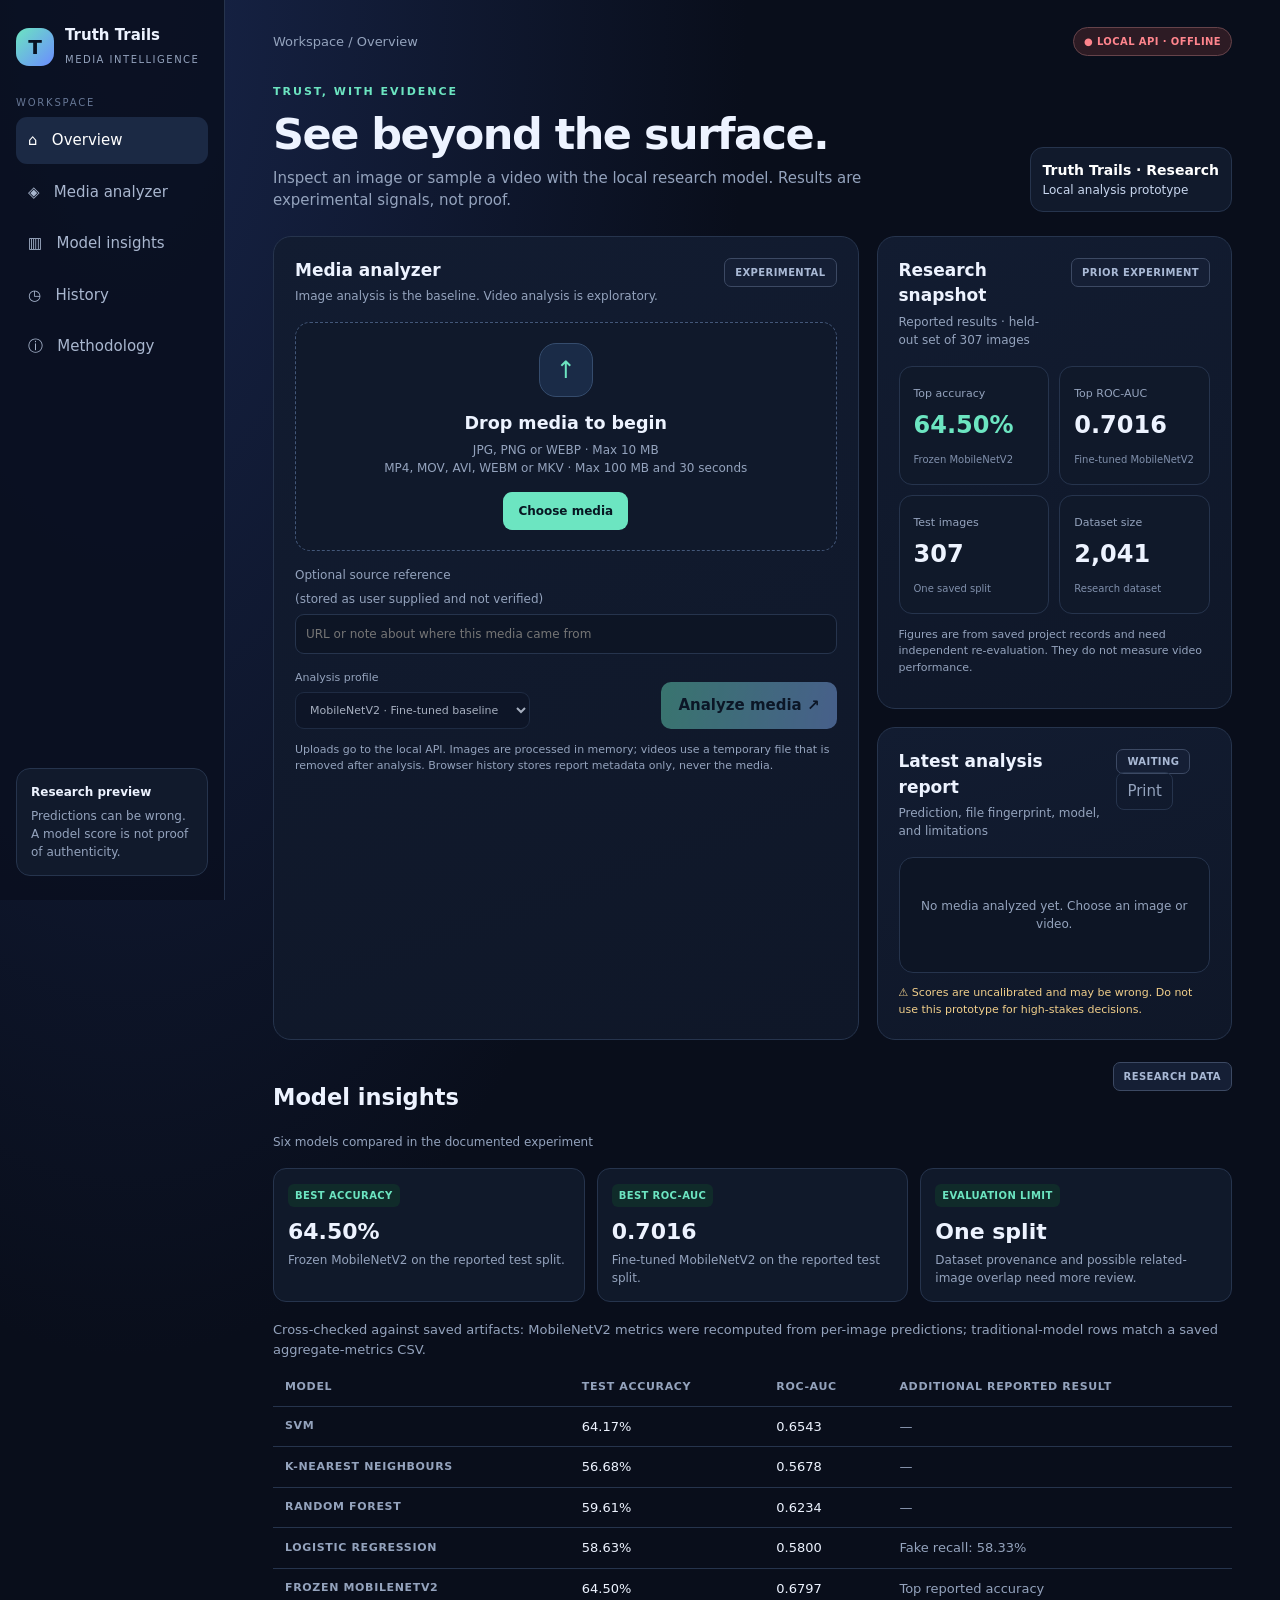
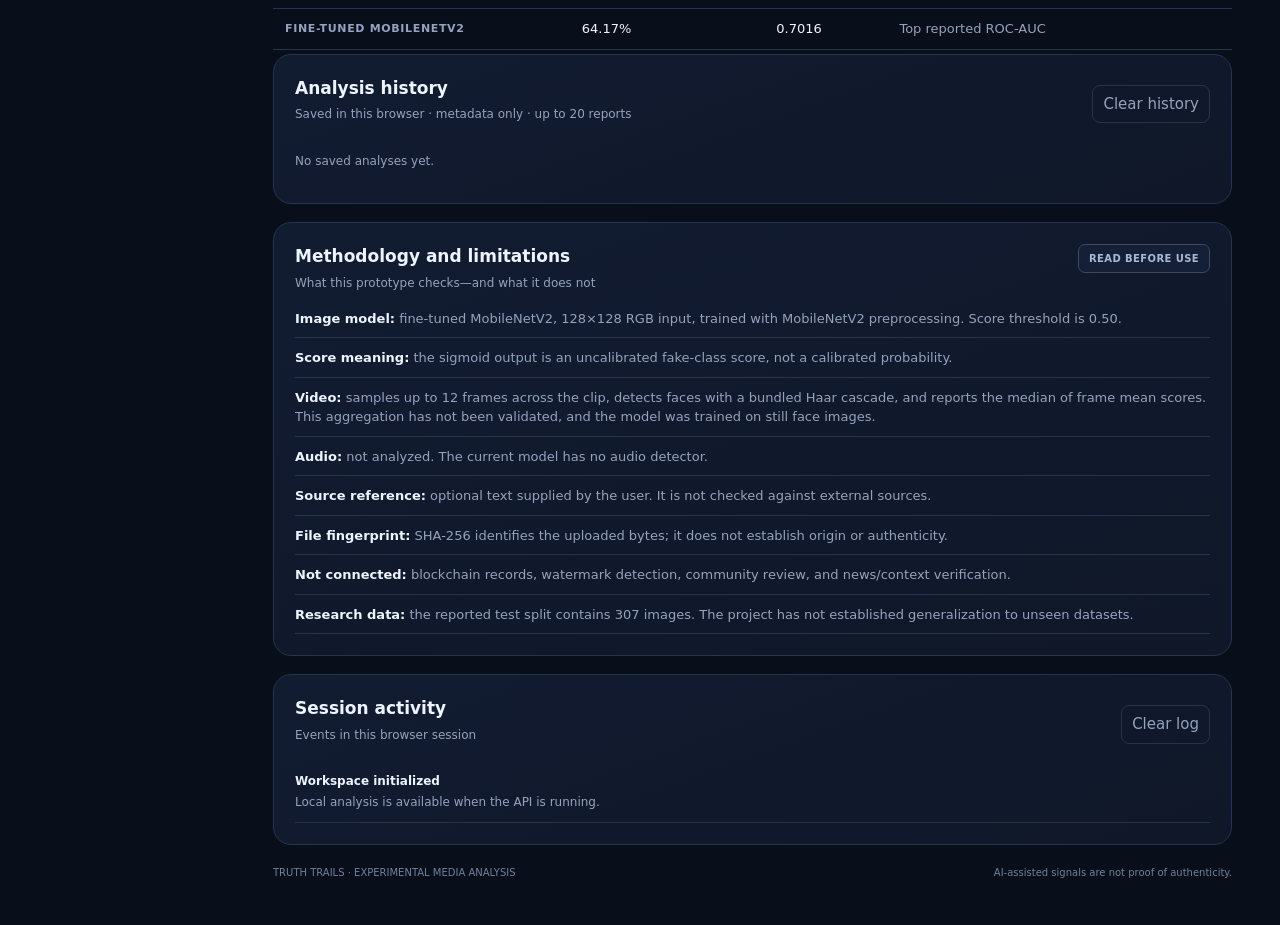
==== commit fa30886c: "Audit saved model metrics" ====
--- a/index.html
+++ b/index.html
@@ -143,7 +143,7 @@
         </div>
         <div class="metrics-table-wrap">
           <table class="metrics-table">
-            <caption>Metrics reported in the internal presentation; these results have not been independently rerun in this application.</caption>
+            <caption>Cross-checked against saved artifacts: MobileNetV2 metrics were recomputed from per-image predictions; traditional-model rows match a saved aggregate-metrics CSV.</caption>
             <thead><tr><th scope="col">Model</th><th scope="col">Test accuracy</th><th scope="col">ROC-AUC</th><th scope="col">Additional reported result</th></tr></thead>
             <tbody>
               <tr><th scope="row">SVM</th><td>64.17%</td><td>0.6543</td><td>—</td></tr>
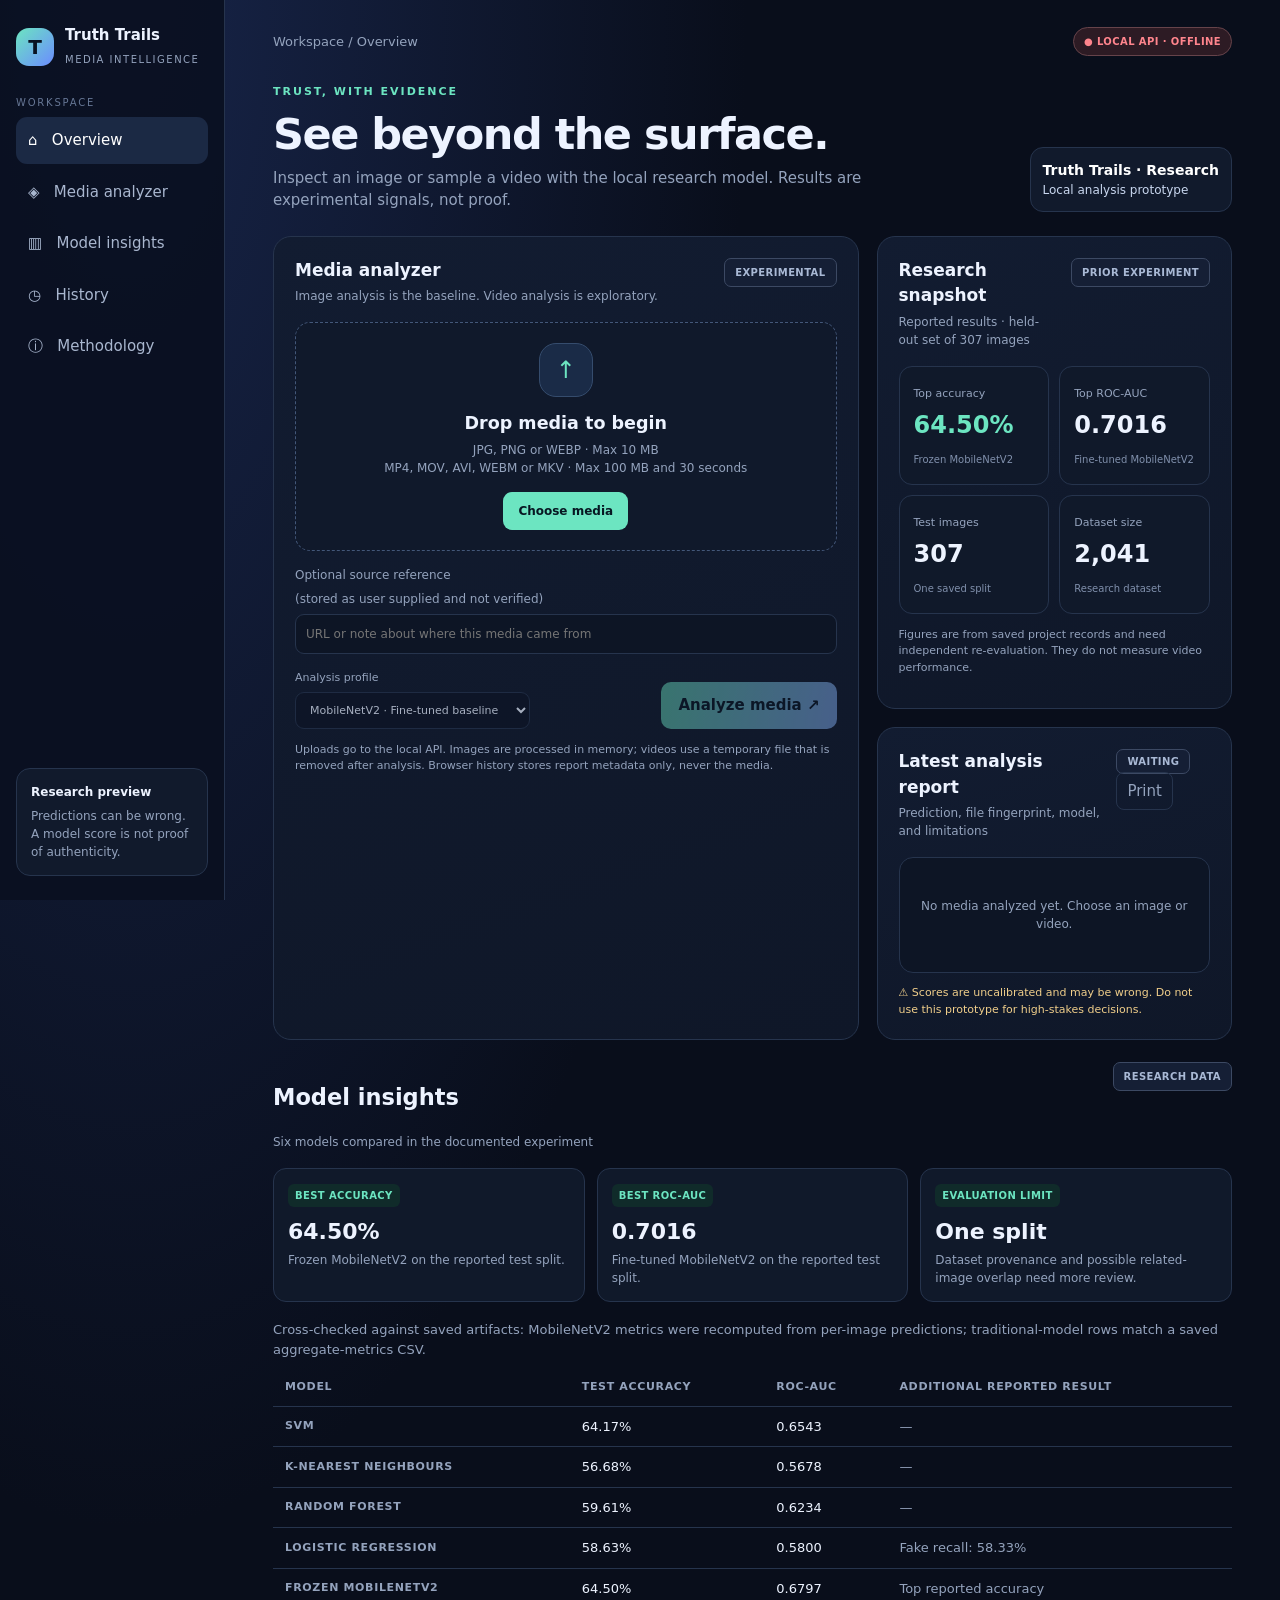
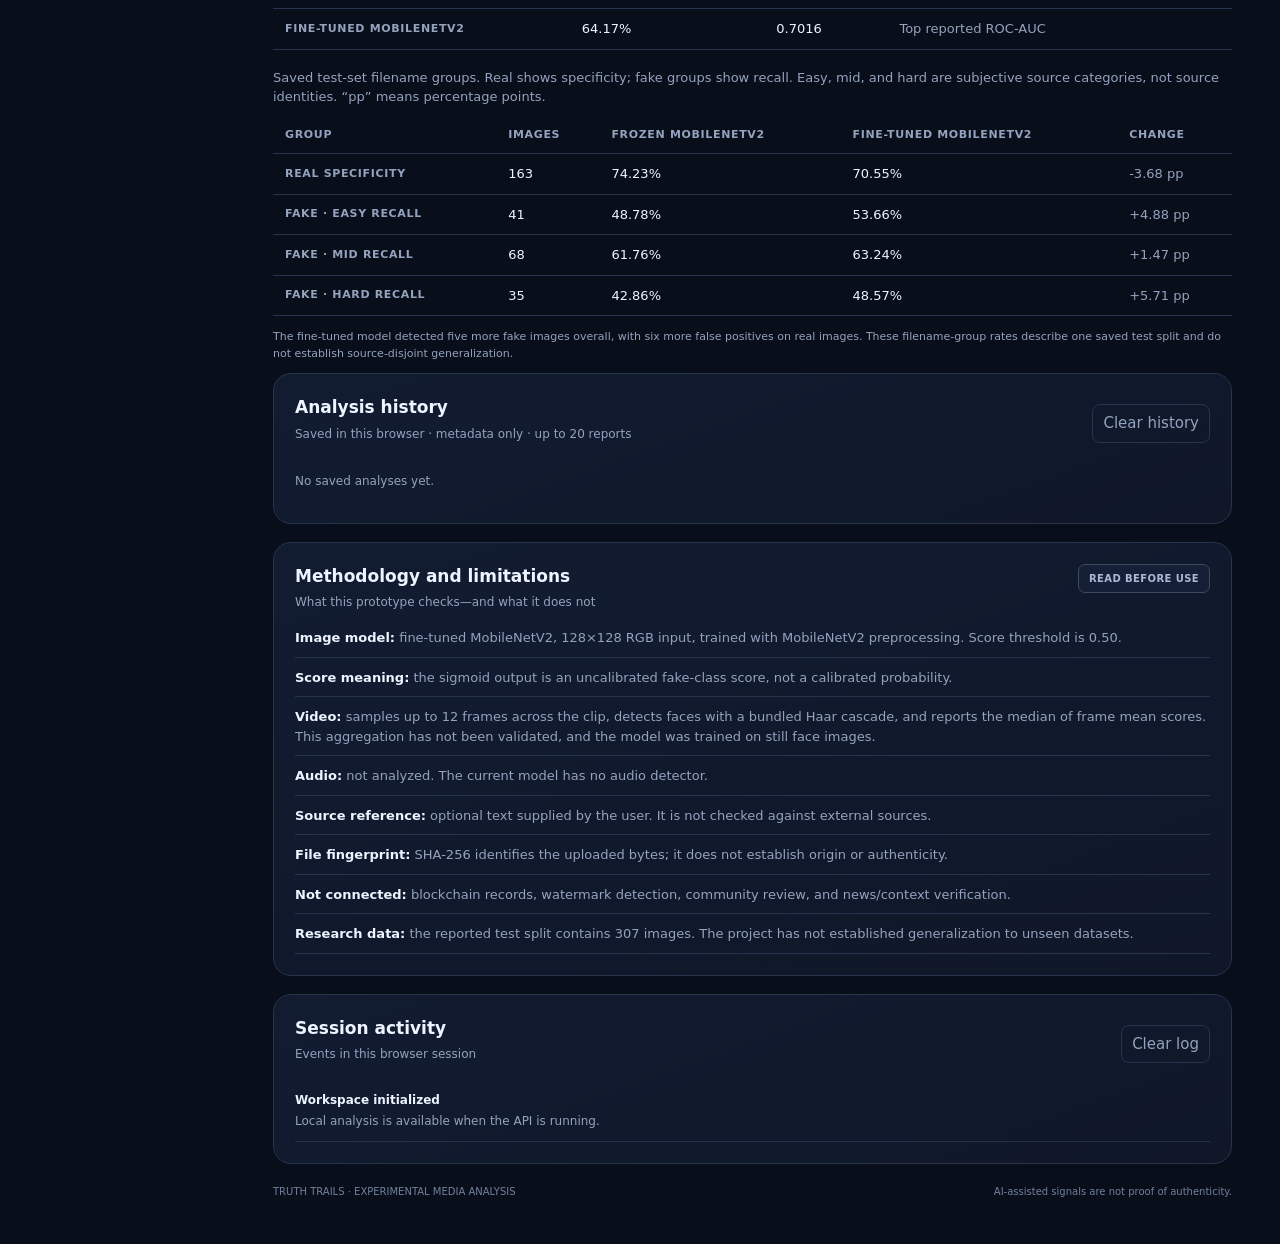
==== commit 434cb6d2: "Add test-set filename group analysis" ====
--- a/index.html
+++ b/index.html
@@ -155,6 +155,19 @@
             </tbody>
           </table>
         </div>
+        <div class="metrics-table-wrap">
+          <table class="metrics-table">
+            <caption>Saved test-set filename groups. Real shows specificity; fake groups show recall. Easy, mid, and hard are subjective source categories, not source identities. “pp” means percentage points.</caption>
+            <thead><tr><th scope="col">Group</th><th scope="col">Images</th><th scope="col">Frozen MobileNetV2</th><th scope="col">Fine-tuned MobileNetV2</th><th scope="col">Change</th></tr></thead>
+            <tbody>
+              <tr><th scope="row">Real specificity</th><td>163</td><td>74.23%</td><td>70.55%</td><td>-3.68 pp</td></tr>
+              <tr><th scope="row">Fake · easy recall</th><td>41</td><td>48.78%</td><td>53.66%</td><td>+4.88 pp</td></tr>
+              <tr><th scope="row">Fake · mid recall</th><td>68</td><td>61.76%</td><td>63.24%</td><td>+1.47 pp</td></tr>
+              <tr><th scope="row">Fake · hard recall</th><td>35</td><td>42.86%</td><td>48.57%</td><td>+5.71 pp</td></tr>
+            </tbody>
+          </table>
+        </div>
+        <p class="privacy">The fine-tuned model detected five more fake images overall, with six more false positives on real images. These filename-group rates describe one saved test split and do not establish source-disjoint generalization.</p>
       </section>
 
       <section class="activity" id="history" aria-labelledby="historyTitle">
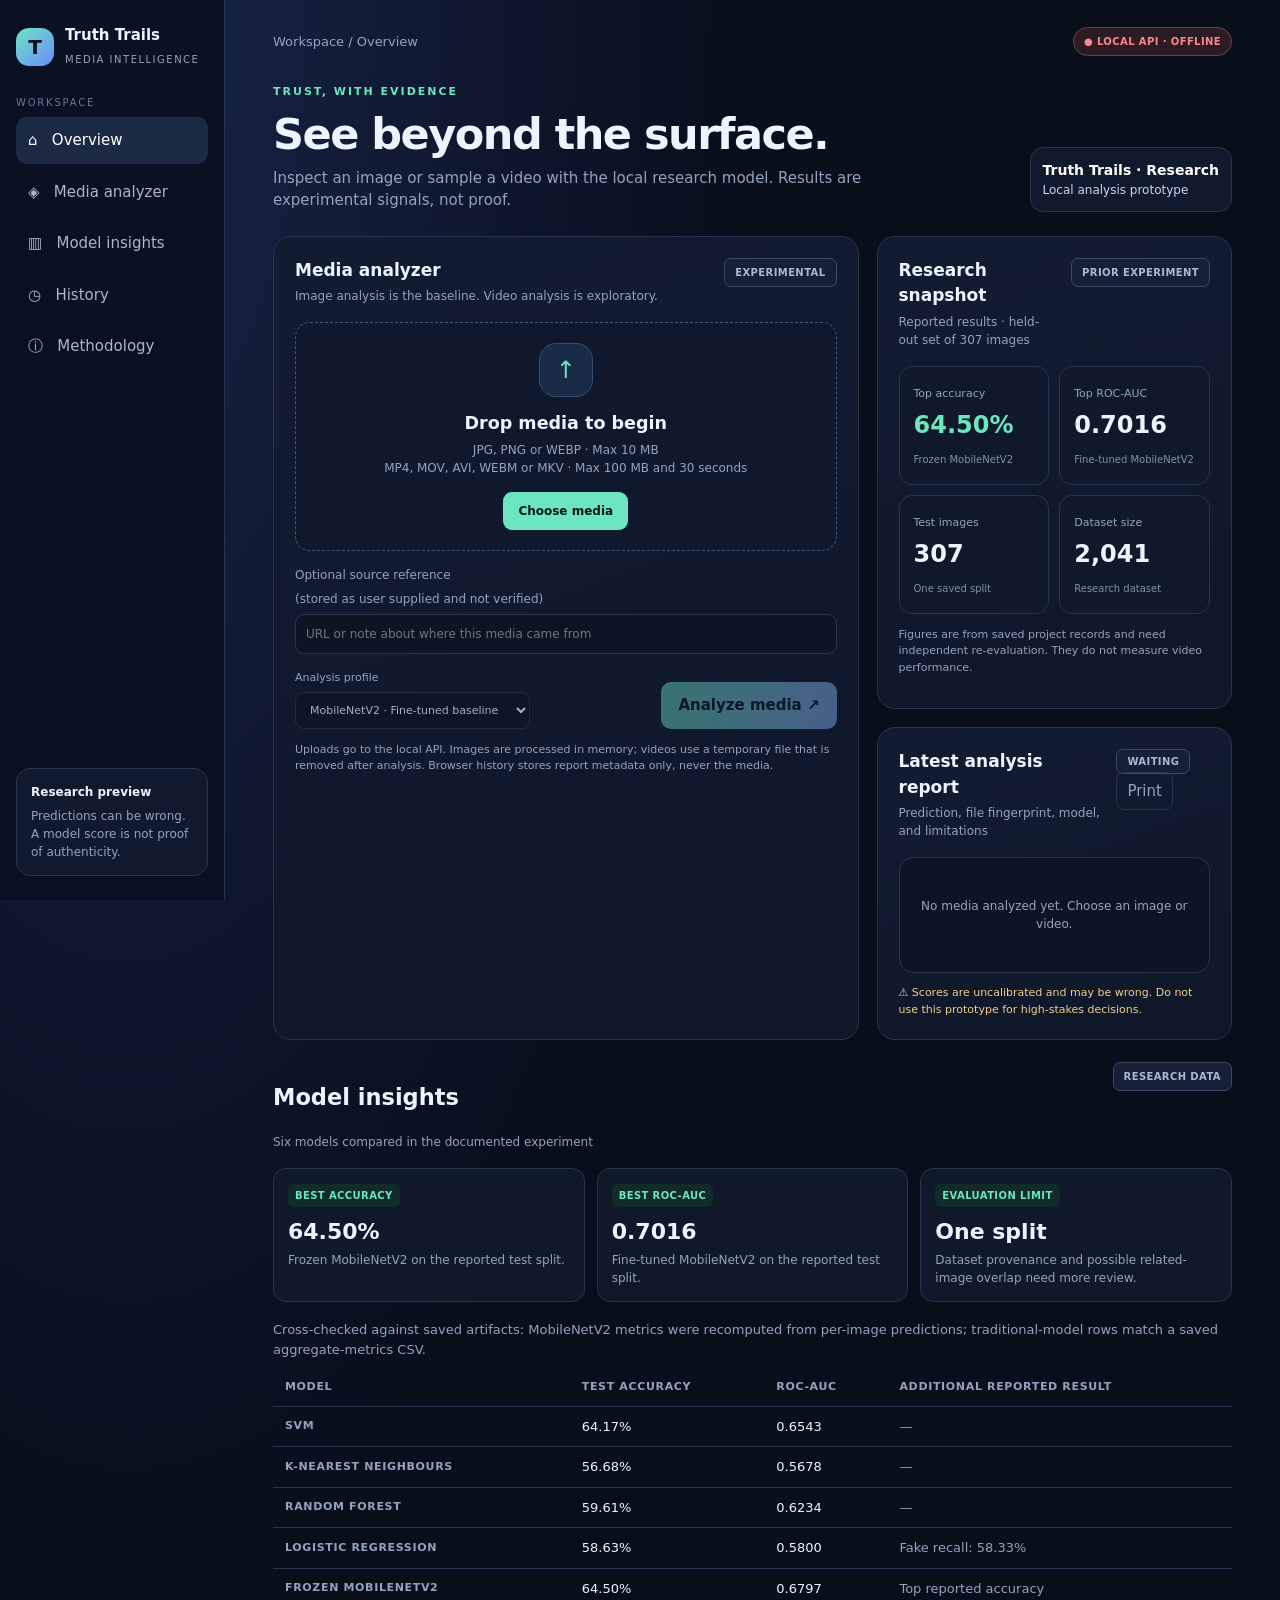
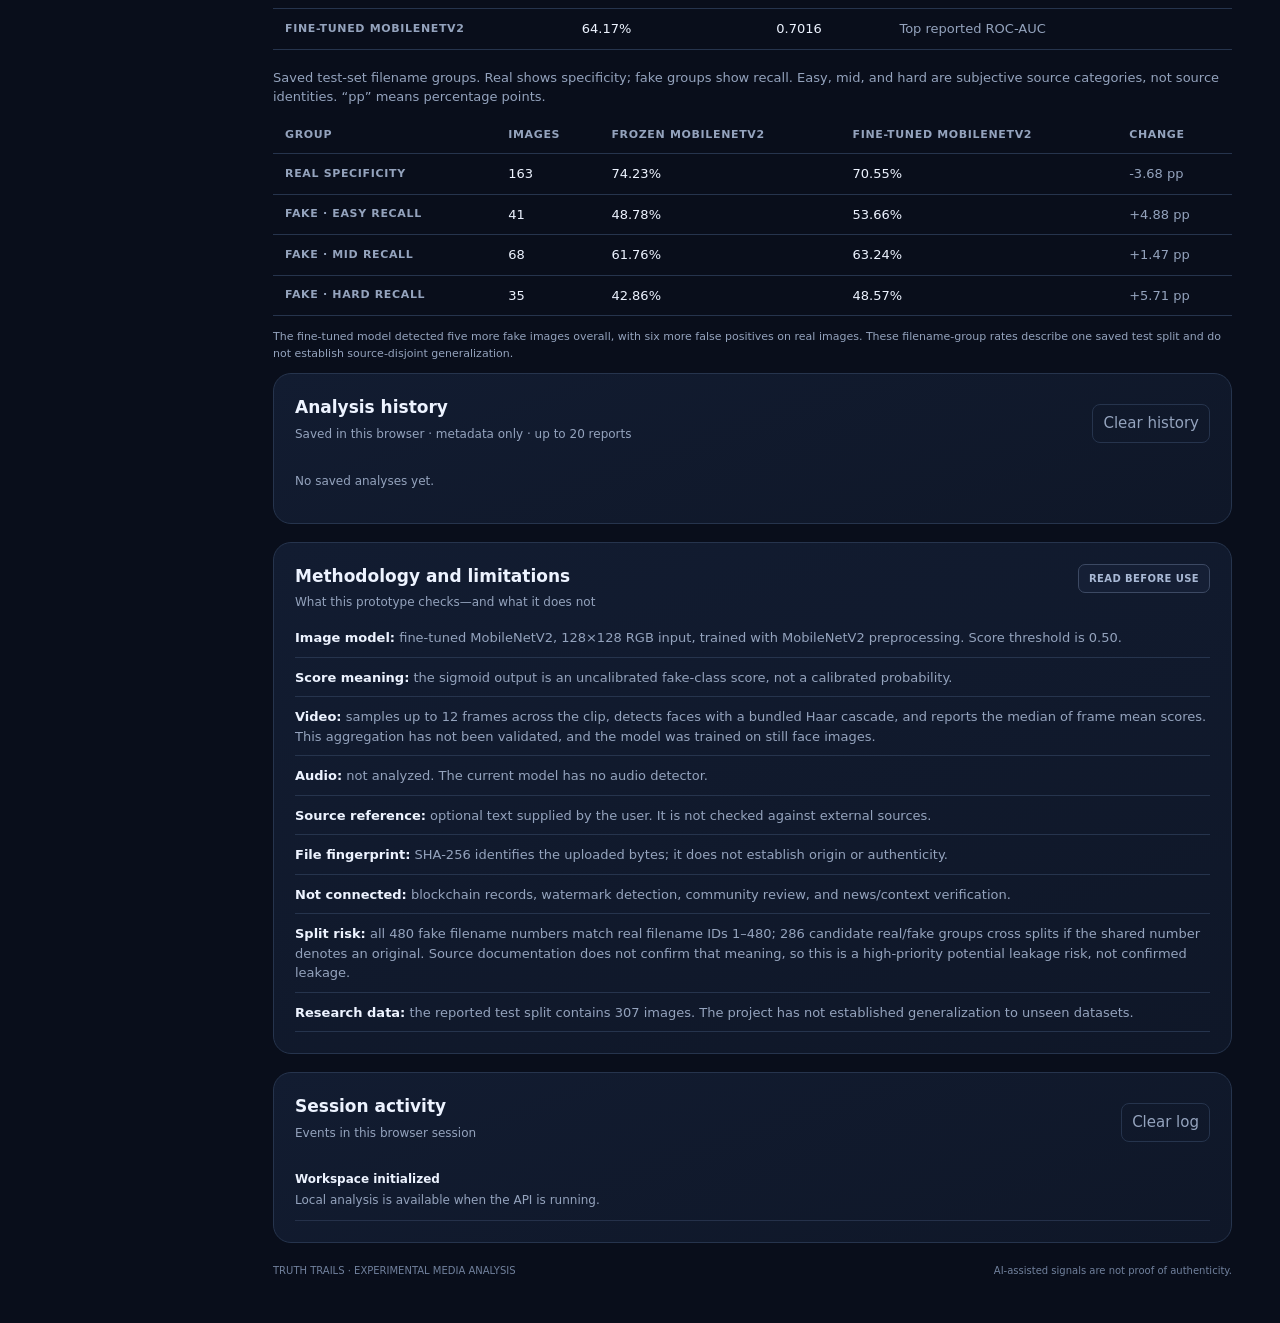
==== commit 7cb596f6: "Flag candidate real-fake split overlap" ====
--- a/index.html
+++ b/index.html
@@ -194,6 +194,7 @@
             <li><b>Source reference:</b> optional text supplied by the user. It is not checked against external sources.</li>
             <li><b>File fingerprint:</b> SHA-256 identifies the uploaded bytes; it does not establish origin or authenticity.</li>
             <li><b>Not connected:</b> blockchain records, watermark detection, community review, and news/context verification.</li>
+            <li><b>Split risk:</b> all 480 fake filename numbers match real filename IDs 1–480; 286 candidate real/fake groups cross splits if the shared number denotes an original. Source documentation does not confirm that meaning, so this is a high-priority potential leakage risk, not confirmed leakage.</li>
             <li><b>Research data:</b> the reported test split contains 307 images. The project has not established generalization to unseen datasets.</li>
           </ul>
         </div>
